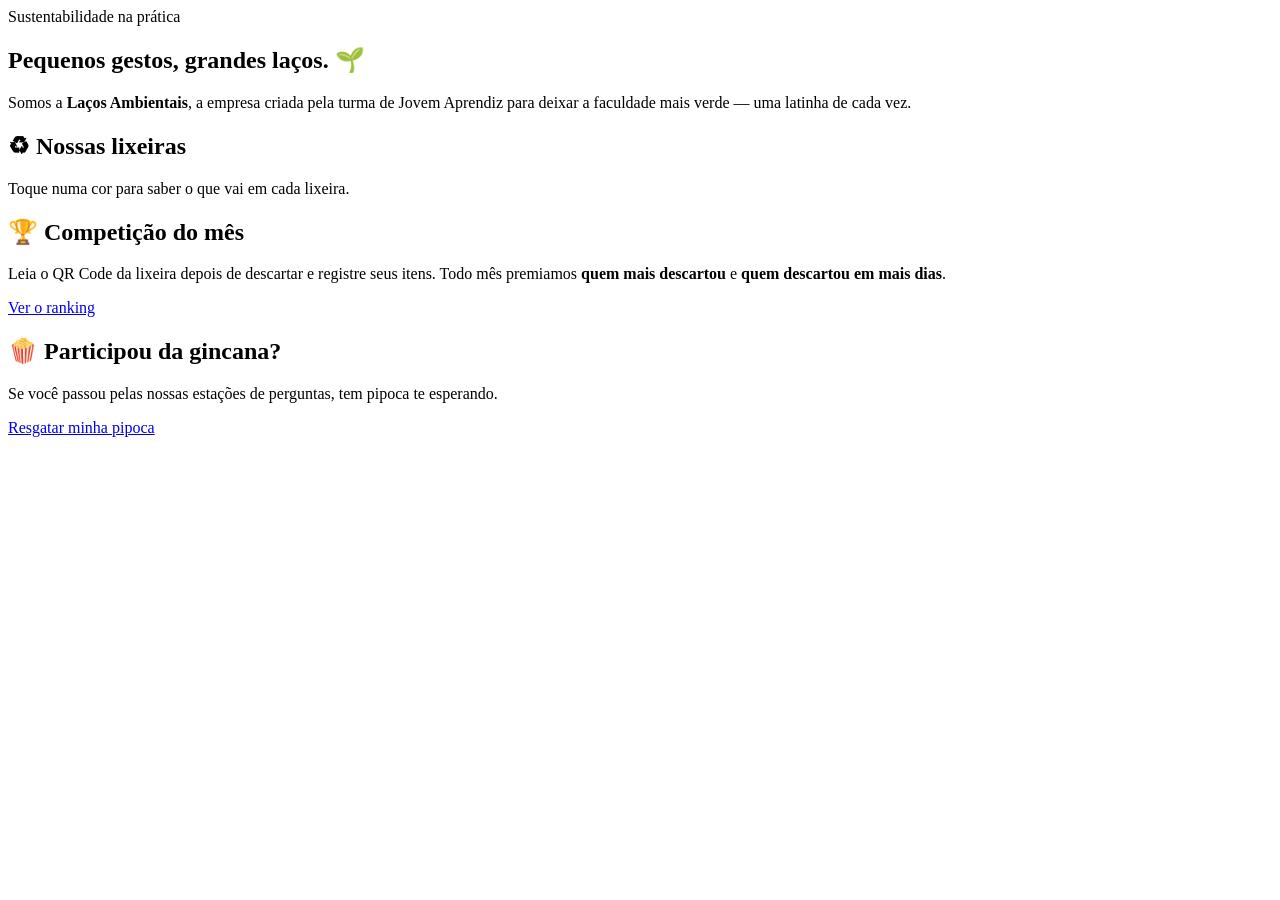
==== index.html @ 115a7462 "Add files via upload" ====
<!doctype html>
<html lang="pt-BR">
<head>
  <meta charset="utf-8">
  <meta name="viewport" content="width=device-width, initial-scale=1">
  <title>Laços Ambientais</title>
  <meta name="description" content="Laços Ambientais — sustentabilidade na prática: descarte certo, aprenda e concorra a prêmios.">
  <meta name="theme-color" content="#2f7d4f">
  <link rel="stylesheet" href="assets/css/style.css">
</head>
<body>
  <header id="topo"></header>

  <main class="container">
    <section class="hero">
      <span class="etiqueta">Sustentabilidade na prática</span>
      <h1>Pequenos gestos, grandes laços. 🌱</h1>
      <p>Somos a <b>Laços Ambientais</b>, a empresa criada pela turma de Jovem Aprendiz para deixar a faculdade mais verde — uma latinha de cada vez.</p>
    </section>

    <section class="cartao">
      <h2>♻ Nossas lixeiras</h2>
      <p>Toque numa cor para saber o que vai em cada lixeira.</p>
      <div class="grade" id="grade"></div>
    </section>

    <section class="cartao destaque">
      <h2>🏆 Competição do mês</h2>
      <p>Leia o QR Code da lixeira depois de descartar e registre seus itens. Todo mês premiamos <b>quem mais descartou</b> e <b>quem descartou em mais dias</b>.</p>
      <a class="botao" href="ranking.html">Ver o ranking</a>
    </section>

    <section class="cartao">
      <h2>🍿 Participou da gincana?</h2>
      <p>Se você passou pelas nossas estações de perguntas, tem pipoca te esperando.</p>
      <a class="botao secundario" href="pipoca.html">Resgatar minha pipoca</a>
    </section>
  </main>

  <footer id="rodape"></footer>

  <script src="assets/js/config.js"></script>
  <script src="assets/js/lacos.js"></script>
  <script src="assets/js/api.js"></script>
  <script>
    document.getElementById("grade").innerHTML = Object.entries(Lacos.LIXOS).map(([id, L]) =>
      '<a class="lixeira-card" style="--c:' + L.hex + ';--t:' + (L.texto || '#fff') + '" href="lixeira.html?tipo=' + id + '">' +
      '<span class="e" aria-hidden="true">' + L.emoji + '</span><b>' + L.nome + '</b><small>Lixeira ' + L.cor + '</small></a>'
    ).join("");
  </script>
</body>
</html>
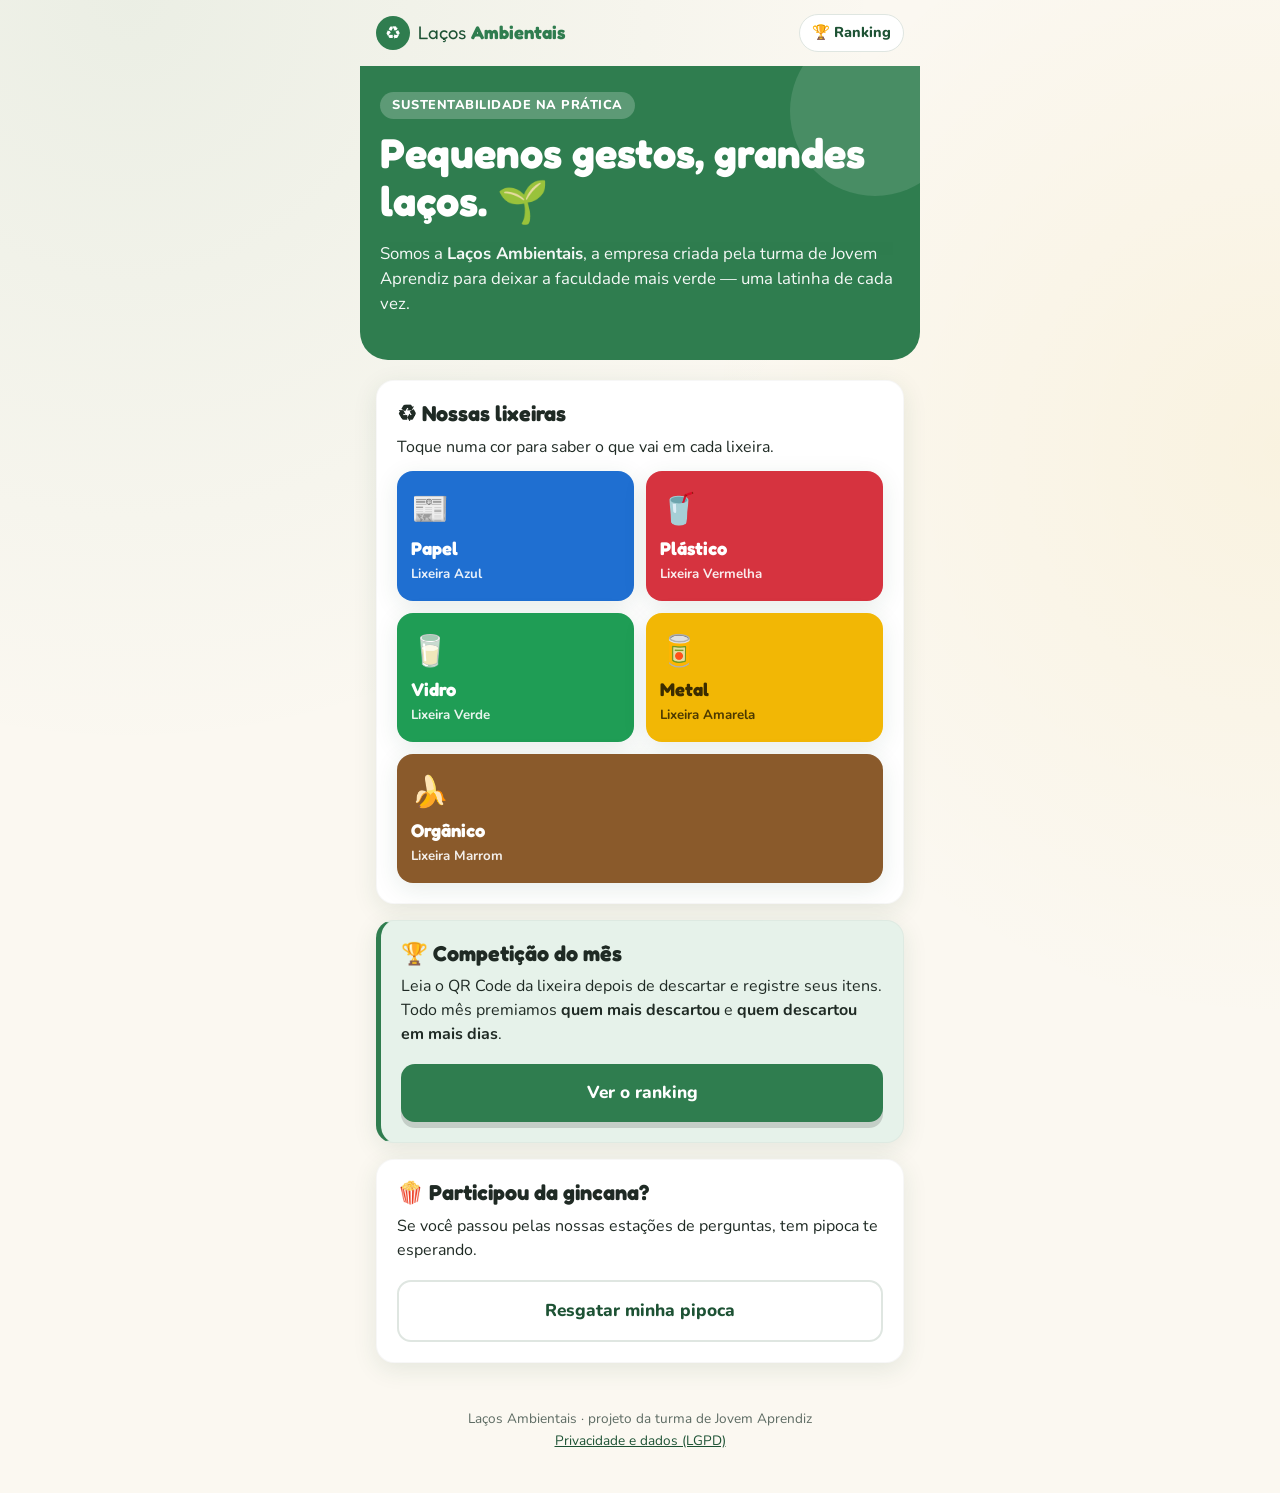
==== commit 4370b8c6: "arrumando bcd" ====
--- a/index.html
+++ b/index.html
@@ -1,52 +1,80 @@
 <!doctype html>
 <html lang="pt-BR">
-<head>
-  <meta charset="utf-8">
-  <meta name="viewport" content="width=device-width, initial-scale=1">
-  <title>Laços Ambientais</title>
-  <meta name="description" content="Laços Ambientais — sustentabilidade na prática: descarte certo, aprenda e concorra a prêmios.">
-  <meta name="theme-color" content="#2f7d4f">
-  <link rel="stylesheet" href="assets/css/style.css">
-</head>
-<body>
-  <header id="topo"></header>
+  <head>
+    <meta charset="utf-8" />
+    <meta name="viewport" content="width=device-width, initial-scale=1" />
+    <title>Laços Ambientais</title>
+    <meta
+      name="description"
+      content="Laços Ambientais — sustentabilidade na prática: descarte certo, aprenda e concorra a prêmios."
+    />
+    <meta name="theme-color" content="#2f7d4f" />
+    <link rel="stylesheet" href="assets/css/style.css" />
+  </head>
+  <body>
+    <header id="topo"></header>
 
-  <main class="container">
-    <section class="hero">
-      <span class="etiqueta">Sustentabilidade na prática</span>
-      <h1>Pequenos gestos, grandes laços. 🌱</h1>
-      <p>Somos a <b>Laços Ambientais</b>, a empresa criada pela turma de Jovem Aprendiz para deixar a faculdade mais verde — uma latinha de cada vez.</p>
-    </section>
+    <main class="container">
+      <section class="hero">
+        <span class="etiqueta">Sustentabilidade na prática</span>
+        <h1>Pequenos gestos, grandes laços. 🌱</h1>
+        <p>
+          Somos a <b>Laços Ambientais</b>, a empresa criada pela turma de Jovem
+          Aprendiz para deixar a faculdade mais verde — uma latinha de cada vez.
+        </p>
+      </section>
 
-    <section class="cartao">
-      <h2>♻ Nossas lixeiras</h2>
-      <p>Toque numa cor para saber o que vai em cada lixeira.</p>
-      <div class="grade" id="grade"></div>
-    </section>
+      <section class="cartao">
+        <h2>♻ Nossas lixeiras</h2>
+        <p>Toque numa cor para saber o que vai em cada lixeira.</p>
+        <div class="grade" id="grade"></div>
+      </section>
 
-    <section class="cartao destaque">
-      <h2>🏆 Competição do mês</h2>
-      <p>Leia o QR Code da lixeira depois de descartar e registre seus itens. Todo mês premiamos <b>quem mais descartou</b> e <b>quem descartou em mais dias</b>.</p>
-      <a class="botao" href="ranking.html">Ver o ranking</a>
-    </section>
+      <section class="cartao destaque">
+        <h2>🏆 Competição do mês</h2>
+        <p>
+          Leia o QR Code da lixeira depois de descartar e registre seus itens.
+          Todo mês premiamos <b>quem mais descartou</b> e
+          <b>quem descartou em mais dias</b>.
+        </p>
+        <a class="botao" href="ranking.html">Ver o ranking</a>
+      </section>
 
-    <section class="cartao">
-      <h2>🍿 Participou da gincana?</h2>
-      <p>Se você passou pelas nossas estações de perguntas, tem pipoca te esperando.</p>
-      <a class="botao secundario" href="pipoca.html">Resgatar minha pipoca</a>
-    </section>
-  </main>
+      <section class="cartao">
+        <h2>🍿 Participou da gincana?</h2>
+        <p>
+          Se você passou pelas nossas estações de perguntas, tem pipoca te
+          esperando.
+        </p>
+        <a class="botao secundario" href="pipoca.html">Resgatar minha pipoca</a>
+      </section>
+    </main>
 
-  <footer id="rodape"></footer>
+    <footer id="rodape"></footer>
 
-  <script src="assets/js/config.js"></script>
-  <script src="assets/js/lacos.js"></script>
-  <script src="assets/js/api.js"></script>
-  <script>
-    document.getElementById("grade").innerHTML = Object.entries(Lacos.LIXOS).map(([id, L]) =>
-      '<a class="lixeira-card" style="--c:' + L.hex + ';--t:' + (L.texto || '#fff') + '" href="lixeira.html?tipo=' + id + '">' +
-      '<span class="e" aria-hidden="true">' + L.emoji + '</span><b>' + L.nome + '</b><small>Lixeira ' + L.cor + '</small></a>'
-    ).join("");
-  </script>
-</body>
+    <script src="assets/js/config.js"></script>
+    <script src="assets/js/lacos.js"></script>
+    <script src="assets/js/api.js"></script>
+    <script>
+      document.getElementById("grade").innerHTML = Object.entries(Lacos.LIXOS)
+        .map(
+          ([id, L]) =>
+            '<a class="lixeira-card" style="--c:' +
+            L.hex +
+            ";--t:" +
+            (L.texto || "#fff") +
+            '" href="lixeira.html?tipo=' +
+            id +
+            '">' +
+            '<span class="e" aria-hidden="true">' +
+            L.emoji +
+            "</span><b>" +
+            L.nome +
+            "</b><small>Lixeira " +
+            L.cor +
+            "</small></a>",
+        )
+        .join("");
+    </script>
+  </body>
 </html>
--- a/assets/css/style.css
+++ b/assets/css/style.css
@@ -0,0 +1,185 @@
+@import url("https://fonts.googleapis.com/css2?family=Fredoka:wght@500;600;700&family=Nunito:wght@400;600;700;800&display=swap");
+
+:root {
+  --verde: #2f7d4f;
+  --verde-escuro: #1d5234;
+  --verde-claro: #e6f2ea;
+  --creme: #fbf8f1;
+  --tinta: #1f2a24;
+  --cinza: #5d6b63;
+  --linha: #dfe6e1;
+  --branco: #ffffff;
+  --cor: var(--verde);          /* sobrescrita pela cor da lixeira */
+  --cor-clara: var(--verde-claro);
+  --sobre-cor: #ffffff;         /* cor do texto em cima de --cor */
+  --raio: 18px;
+  --sombra: 0 6px 24px rgba(29, 82, 52, 0.10);
+}
+
+* { box-sizing: border-box; }
+[hidden] { display: none !important; }
+html { -webkit-text-size-adjust: 100%; }
+body {
+  margin: 0;
+  font-family: "Nunito", system-ui, -apple-system, "Segoe UI", sans-serif;
+  color: var(--tinta);
+  background:
+    radial-gradient(circle at 10% 0%, rgba(47,125,79,.08) 0, transparent 40%),
+    radial-gradient(circle at 100% 30%, rgba(224,168,0,.07) 0, transparent 35%),
+    var(--creme);
+  line-height: 1.5;
+  min-height: 100vh;
+}
+h1, h2, h3 { font-family: "Fredoka", "Nunito", sans-serif; line-height: 1.15; margin: 0 0 .4em; }
+h1 { font-size: clamp(1.9rem, 7vw, 2.6rem); }
+h2 { font-size: 1.35rem; }
+p { margin: 0 0 .8em; }
+a { color: var(--verde-escuro); }
+code { background: rgba(0,0,0,.06); padding: 1px 5px; border-radius: 5px; font-size: .9em; }
+
+.container { max-width: 560px; margin: 0 auto; padding: 0 16px; }
+
+/* ---------- Topo / rodapé ---------- */
+.aviso-demo {
+  background: #fff4cc; color: #6b5300; font-size: .82rem; text-align: center;
+  padding: 7px 16px; border-bottom: 1px solid #f0dd95;
+}
+#topo {
+  max-width: 560px; margin: 0 auto; padding: 14px 16px;
+  display: flex; align-items: center; justify-content: space-between;
+}
+.marca { display: flex; align-items: center; gap: 8px; text-decoration: none; color: var(--verde-escuro);
+  font-family: "Fredoka", sans-serif; font-size: 1.15rem; }
+.marca b { font-weight: 700; color: var(--verde); }
+.marca-icone { display: grid; place-items: center; width: 34px; height: 34px; border-radius: 50%;
+  background: var(--verde); color: #fff; font-size: 1.1rem; }
+.topo-link { text-decoration: none; font-weight: 800; font-size: .9rem; color: var(--verde-escuro);
+  background: var(--branco); border: 1px solid var(--linha); padding: 7px 12px; border-radius: 999px; }
+#rodape { text-align: center; color: var(--cinza); font-size: .85rem; padding: 28px 16px 40px; }
+#rodape p { margin: 2px 0; }
+
+/* ---------- Blocos ---------- */
+.cartao {
+  background: var(--branco); border-radius: var(--raio); box-shadow: var(--sombra);
+  padding: 20px; margin: 0 0 16px; border: 1px solid rgba(0,0,0,.03);
+}
+.hero {
+  background: var(--cor); color: var(--sobre-cor); border-radius: 0 0 28px 28px;
+  padding: 26px 20px 30px; margin: 0 -16px 20px; position: relative; overflow: hidden;
+}
+.hero::after {
+  content: ""; position: absolute; right: -40px; top: -40px; width: 170px; height: 170px;
+  border-radius: 50%; background: rgba(255,255,255,.12);
+}
+.hero p { opacity: .95; font-size: 1.05rem; position: relative; z-index: 1; }
+.hero h1 { position: relative; z-index: 1; }
+.hero .etiqueta {
+  display: inline-block; background: rgba(255,255,255,.22); border-radius: 999px;
+  padding: 4px 12px; font-weight: 800; font-size: .8rem; letter-spacing: .04em; text-transform: uppercase; margin-bottom: 10px;
+}
+.hero-emoji { font-size: 3.2rem; display: block; margin-bottom: 4px; position: relative; z-index: 1; }
+
+.lista { list-style: none; padding: 0; margin: 0; }
+.lista li { padding: 8px 0 8px 32px; position: relative; border-bottom: 1px dashed var(--linha); }
+.lista li:last-child { border-bottom: 0; }
+.lista li::before { position: absolute; left: 0; top: 7px; width: 22px; height: 22px; border-radius: 50%;
+  display: grid; place-items: center; font-size: .75rem; font-weight: 800; }
+.lista.sim li::before { content: "✓"; background: var(--cor-clara); color: var(--cor); }
+.lista.nao li::before { content: "✕"; background: #fde6e8; color: #c22b37; }
+
+.destaque { background: var(--cor-clara); border-left: 5px solid var(--cor); }
+.destaque h2 { color: var(--tinta); }
+
+/* ---------- Formulário ---------- */
+label { display: block; font-weight: 800; font-size: .92rem; margin: 14px 0 6px; }
+input[type=text], input[type=tel], select {
+  width: 100%; font: inherit; font-size: 1rem; padding: 13px 14px; border-radius: 12px;
+  border: 2px solid var(--linha); background: #fff; color: var(--tinta); appearance: none;
+}
+select { background-image: linear-gradient(45deg, transparent 50%, var(--cinza) 50%), linear-gradient(135deg, var(--cinza) 50%, transparent 50%);
+  background-position: calc(100% - 20px) 55%, calc(100% - 14px) 55%; background-size: 6px 6px; background-repeat: no-repeat; }
+input:focus, select:focus { outline: none; border-color: var(--cor); box-shadow: 0 0 0 4px var(--cor-clara); }
+.ajuda { font-size: .82rem; color: var(--cinza); margin-top: 4px; }
+
+.contador { display: flex; align-items: center; justify-content: center; gap: 18px; margin: 8px 0 4px; }
+.contador button {
+  width: 56px; height: 56px; border-radius: 50%; border: 0; font-size: 1.8rem; font-weight: 800;
+  background: var(--cor-clara); color: var(--cor); cursor: pointer;
+}
+.contador button:active { transform: scale(.94); }
+.contador output { font-family: "Fredoka", sans-serif; font-size: 2.6rem; min-width: 64px; text-align: center; }
+
+.consentimento { display: flex; gap: 10px; align-items: flex-start; font-weight: 600; font-size: .9rem; margin: 18px 0 4px; }
+.consentimento input { width: 22px; height: 22px; flex: 0 0 auto; accent-color: var(--cor); margin-top: 1px; }
+
+.botao {
+  display: block; width: 100%; border: 0; border-radius: 14px; padding: 16px; margin-top: 18px;
+  font: inherit; font-weight: 800; font-size: 1.08rem; background: var(--cor); color: var(--sobre-cor);
+  cursor: pointer; text-align: center; text-decoration: none; box-shadow: 0 6px 0 rgba(0,0,0,.15);
+}
+.botao:active { transform: translateY(3px); box-shadow: 0 3px 0 rgba(0,0,0,.15); }
+.botao[disabled] { opacity: .6; cursor: wait; }
+.botao.secundario { background: var(--branco); color: var(--verde-escuro); border: 2px solid var(--linha); box-shadow: none; }
+
+.mensagem { border-radius: 12px; padding: 12px 14px; margin-top: 14px; font-weight: 700; font-size: .95rem; }
+.mensagem.erro { background: #fde6e8; color: #9d1f2a; }
+.mensagem.ok { background: var(--verde-claro); color: var(--verde-escuro); }
+
+.ola { display: flex; align-items: center; justify-content: space-between; gap: 10px;
+  background: var(--cor-clara); border-radius: 12px; padding: 12px 14px; font-weight: 700; }
+.ola button { background: none; border: 0; color: var(--cinza); text-decoration: underline; font: inherit; font-size: .85rem; cursor: pointer; }
+
+/* ---------- Resultado / placar ---------- */
+.placar { display: grid; grid-template-columns: 1fr 1fr; gap: 10px; margin: 14px 0; }
+.placar div { background: var(--cor-clara); border-radius: 14px; padding: 14px 10px; text-align: center; }
+.placar strong { display: block; font-family: "Fredoka", sans-serif; font-size: 2rem; color: var(--cor); line-height: 1.1; }
+.placar span { font-size: .82rem; font-weight: 700; color: var(--cinza); }
+.centro { text-align: center; }
+.festa { font-size: 3.4rem; animation: pulo .8s ease-out; display: block; }
+@keyframes pulo { 0% { transform: scale(.3) rotate(-20deg); } 70% { transform: scale(1.15) rotate(6deg); } 100% { transform: scale(1); } }
+
+/* ---------- Grade de lixeiras (início) ---------- */
+.grade { display: grid; grid-template-columns: 1fr 1fr; gap: 12px; }
+.lixeira-card {
+  border-radius: 16px; padding: 16px 14px; text-decoration: none; color: var(--t, #fff); background: var(--c);
+  display: flex; flex-direction: column; gap: 2px; min-height: 110px; box-shadow: var(--sombra);
+}
+.lixeira-card .e { font-size: 1.9rem; }
+.lixeira-card b { font-family: "Fredoka", sans-serif; font-size: 1.15rem; }
+.lixeira-card small { opacity: .9; font-weight: 700; }
+.lixeira-card:last-child:nth-child(odd) { grid-column: 1 / -1; }
+
+/* ---------- Ranking ---------- */
+.abas { display: grid; grid-template-columns: 1fr 1fr; background: var(--verde-claro); border-radius: 14px; padding: 4px; margin-bottom: 14px; }
+.abas button { border: 0; background: none; padding: 11px 6px; border-radius: 10px; font: inherit; font-weight: 800; color: var(--verde-escuro); cursor: pointer; }
+.abas button[aria-selected=true] { background: var(--branco); box-shadow: 0 2px 8px rgba(0,0,0,.08); }
+.rank { list-style: none; margin: 0; padding: 0; }
+.rank li { display: flex; align-items: center; gap: 12px; padding: 12px 4px; border-bottom: 1px solid var(--linha); }
+.rank li:last-child { border-bottom: 0; }
+.rank .pos { width: 36px; height: 36px; flex: 0 0 auto; border-radius: 50%; display: grid; place-items: center;
+  font-family: "Fredoka", sans-serif; font-weight: 700; background: var(--verde-claro); color: var(--verde-escuro); }
+.rank li:nth-child(1) .pos { background: #f6c945; color: #5c4400; font-size: 1.2rem; }
+.rank li:nth-child(2) .pos { background: #d5dbe0; color: #3d474f; }
+.rank li:nth-child(3) .pos { background: #e6b48a; color: #5a3416; }
+.rank .quem { flex: 1; min-width: 0; }
+.rank .quem b { display: block; }
+.rank .quem small { color: var(--cinza); font-weight: 600; }
+.rank .valor { text-align: right; font-family: "Fredoka", sans-serif; font-size: 1.3rem; color: var(--verde); }
+.rank .valor small { display: block; font-family: "Nunito", sans-serif; font-size: .72rem; color: var(--cinza); font-weight: 700; }
+.vazio { text-align: center; color: var(--cinza); padding: 24px 8px; }
+
+/* ---------- Pipoca ---------- */
+.tema-pipoca { --cor: #e2463a; --cor-clara: #fdebe4; }
+.voucher {
+  border: 3px dashed var(--cor); border-radius: 20px; padding: 22px 16px; text-align: center;
+  background: repeating-linear-gradient(45deg, #fff, #fff 12px, #fff7f3 12px, #fff7f3 24px);
+}
+.voucher .codigo { font-family: "Fredoka", sans-serif; font-size: 2.5rem; letter-spacing: .06em; color: var(--cor); margin: 6px 0; }
+.relogio { font-family: "Fredoka", sans-serif; font-size: 1.3rem; display: inline-flex; align-items: center; gap: 8px;
+  background: var(--tinta); color: #fff; padding: 6px 14px; border-radius: 999px; margin-top: 6px; }
+.relogio i { width: 10px; height: 10px; border-radius: 50%; background: #3ddc84; animation: piscar 1s infinite; }
+@keyframes piscar { 50% { opacity: .2; } }
+.pipoca-anim { font-size: 3.6rem; display: inline-block; animation: balanco 1.6s ease-in-out infinite; }
+@keyframes balanco { 0%,100% { transform: rotate(-8deg); } 50% { transform: rotate(8deg) translateY(-6px); } }
+
+@media (prefers-reduced-motion: reduce) { * { animation: none !important; } }
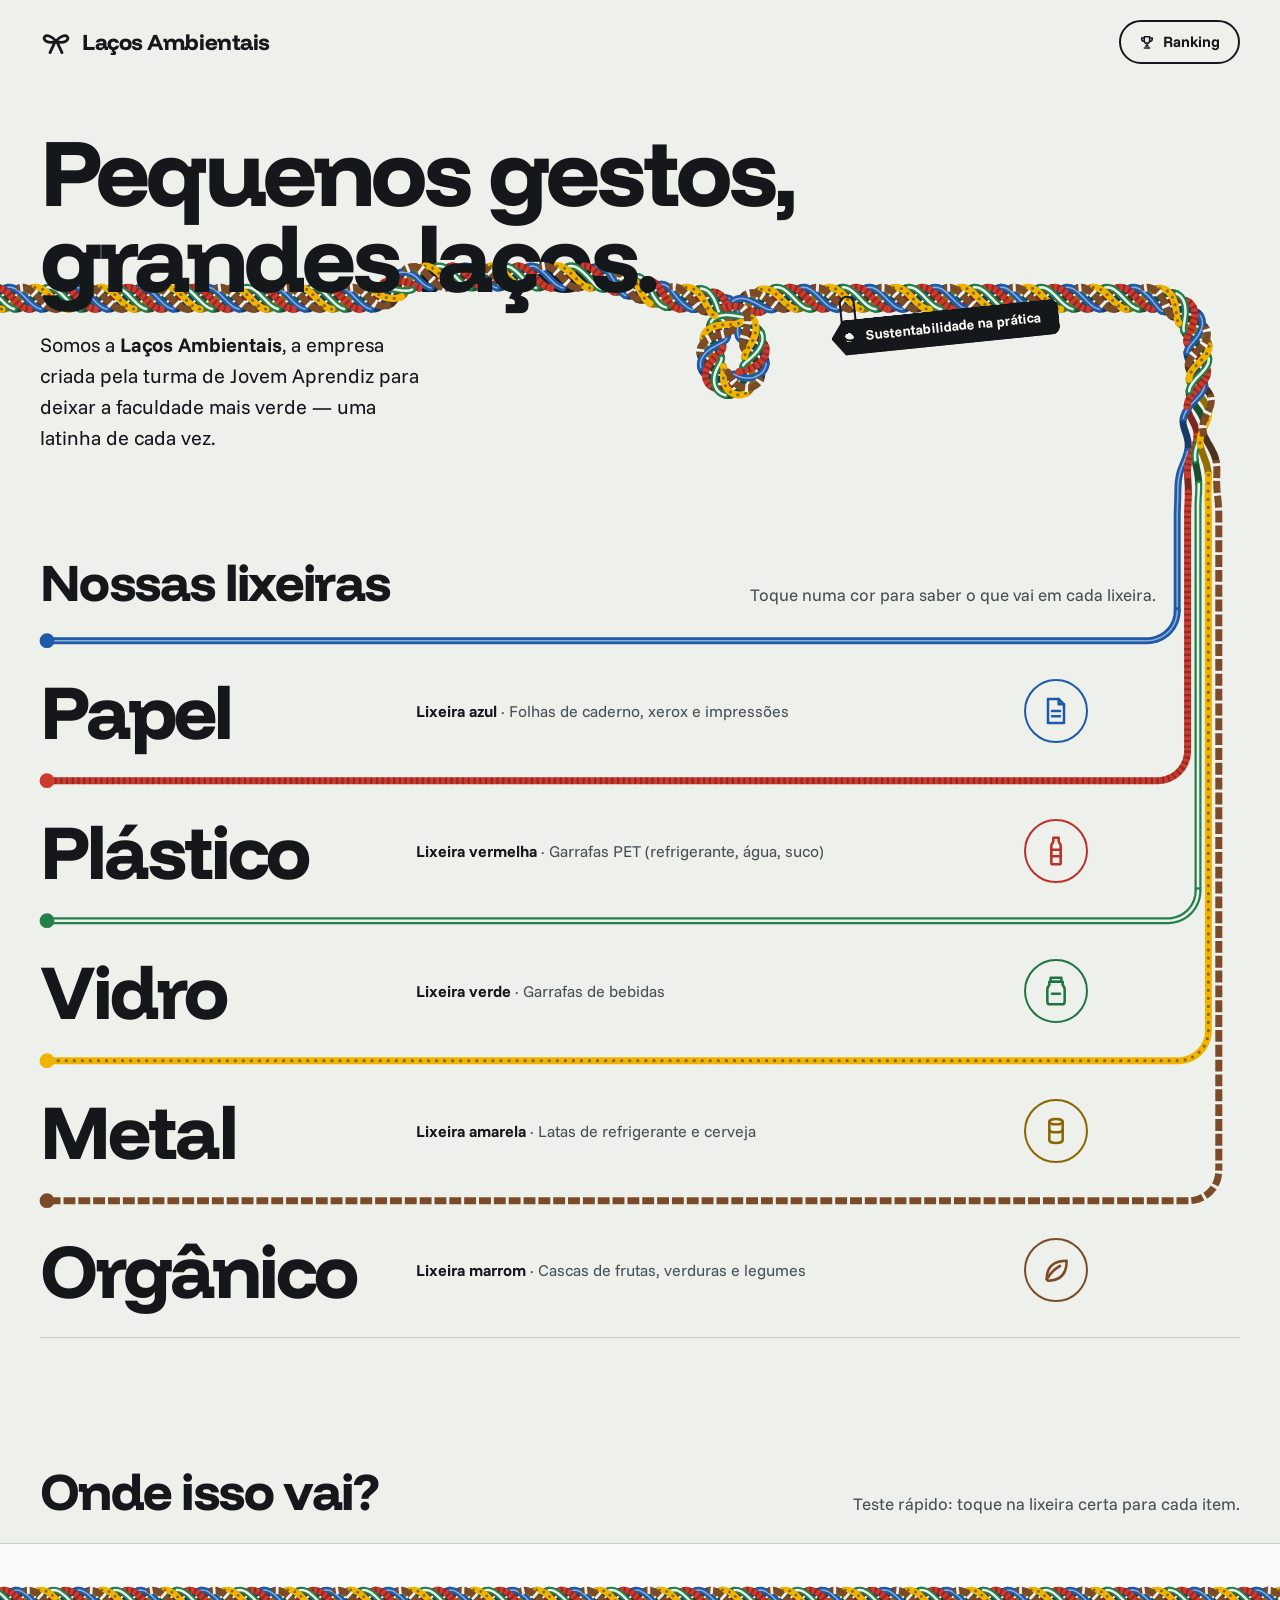
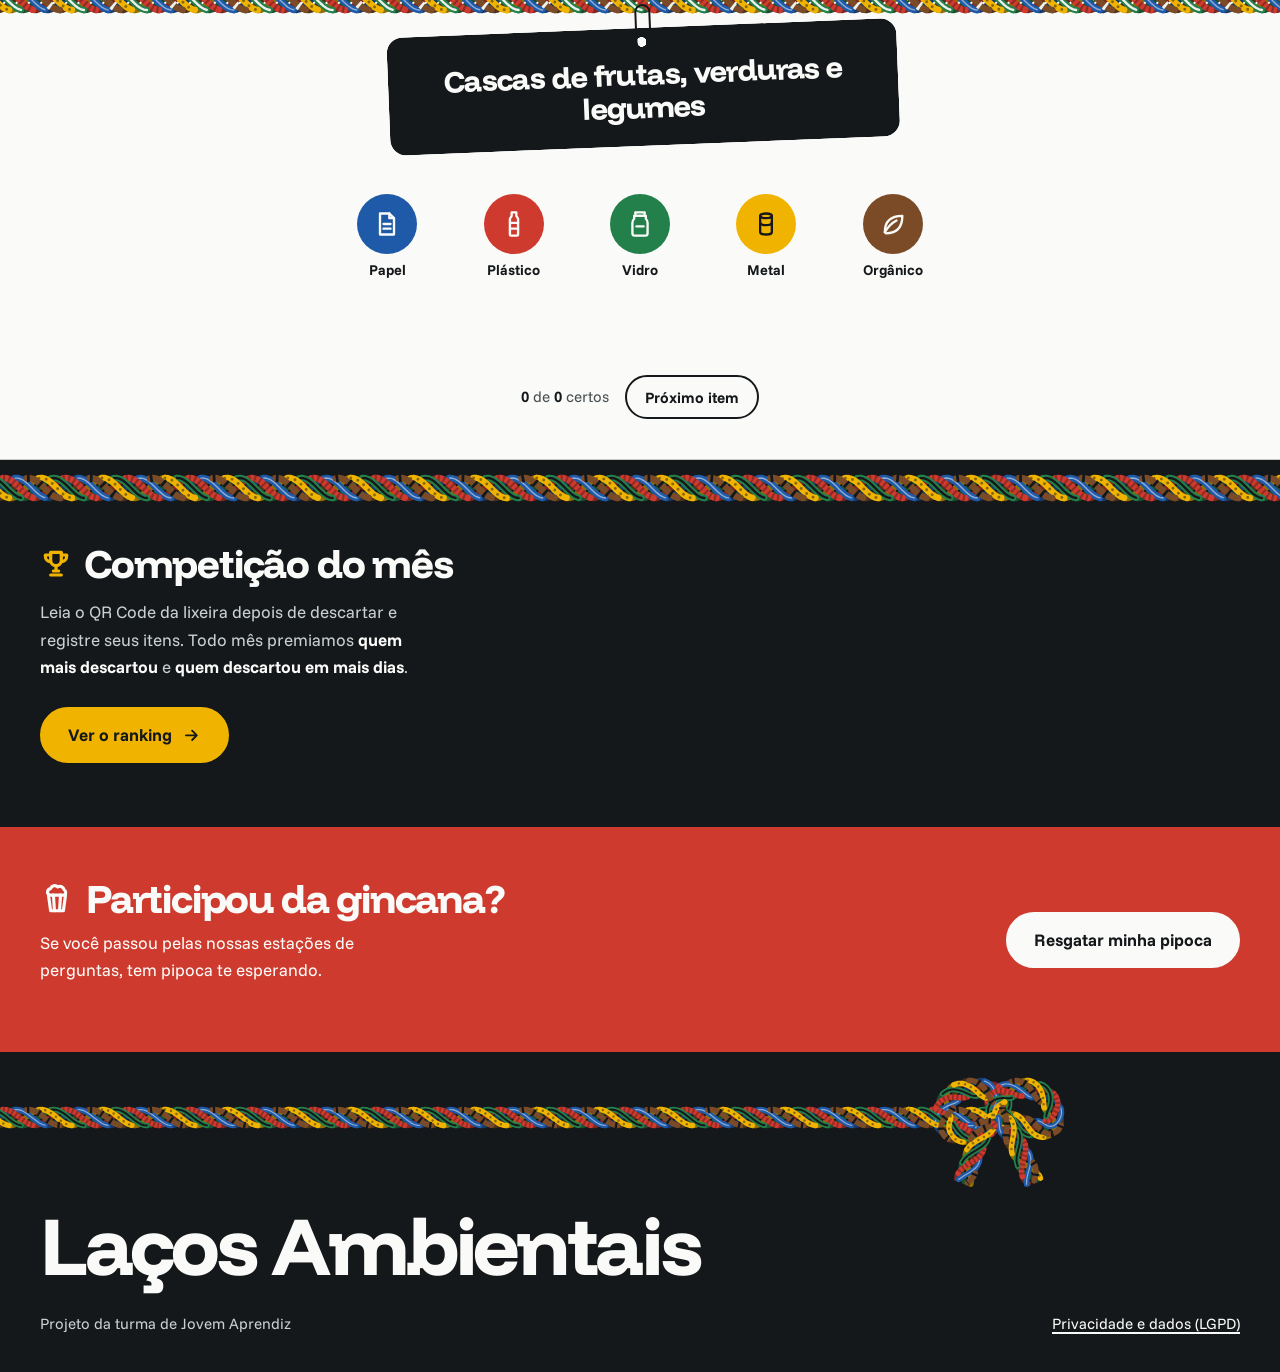
==== commit 5be70b63: "TESTANDO" ====
--- a/index.html
+++ b/index.html
@@ -8,45 +8,80 @@
       name="description"
       content="Laços Ambientais — sustentabilidade na prática: descarte certo, aprenda e concorra a prêmios."
     />
-    <meta name="theme-color" content="#2f7d4f" />
+    <meta name="theme-color" content="#eef0ec" />
+    <link rel="preload" href="assets/fonts/funnel-display-latin.woff2" as="font" type="font/woff2" crossorigin />
     <link rel="stylesheet" href="assets/css/style.css" />
   </head>
   <body>
     <header id="topo"></header>
 
-    <main class="container">
-      <section class="hero">
-        <span class="etiqueta">Sustentabilidade na prática</span>
-        <h1>Pequenos gestos, grandes laços. 🌱</h1>
-        <p>
-          Somos a <b>Laços Ambientais</b>, a empresa criada pela turma de Jovem
-          Aprendiz para deixar a faculdade mais verde — uma latinha de cada vez.
-        </p>
+    <main>
+      <div class="trama">
+        <section class="abertura">
+          <h1>Pequenos gestos, grandes <span class="no">laços.<i class="base" aria-hidden="true"></i></span></h1>
+          <div class="recado">
+            <p>
+              Somos a <b>Laços Ambientais</b>, a empresa criada pela turma de Jovem
+              Aprendiz para deixar a faculdade mais verde — uma latinha de cada vez.
+            </p>
+            <span class="etiqueta" data-balanca="entra"><span>Sustentabilidade na prática</span></span>
+          </div>
+        </section>
+
+        <section class="lixeiras" aria-labelledby="titulo-lixeiras">
+          <div class="lixeiras-cab">
+            <h2 id="titulo-lixeiras">Nossas lixeiras</h2>
+            <p>Toque numa cor para saber o que vai em cada lixeira.</p>
+          </div>
+          <div class="lanes" id="grade"></div>
+        </section>
+      </div>
+
+      <section class="jogo" aria-labelledby="titulo-jogo">
+        <div class="jogo-cab">
+          <h2 id="titulo-jogo">Onde isso vai?</h2>
+          <p>Teste rápido: toque na lixeira certa para cada item.</p>
+        </div>
+        <div class="jogo-palco">
+          <div class="jogo-fio" id="jogoFio" aria-hidden="true"></div>
+          <span class="etiqueta jogo-item" id="jogoItem" data-balanca><span id="jogoTexto"></span></span>
+          <div class="jogo-opcoes" id="jogoOpcoes" role="group" aria-label="Escolha a lixeira"></div>
+          <p class="jogo-msg" id="jogoMsg" role="status" aria-live="polite"></p>
+          <div class="jogo-pe">
+            <span><strong id="jogoAcertos">0</strong> de <strong id="jogoTotal">0</strong> certos</span>
+            <button type="button" id="jogoProx">Próximo item</button>
+          </div>
+        </div>
       </section>
 
-      <section class="cartao">
-        <h2>♻ Nossas lixeiras</h2>
-        <p>Toque numa cor para saber o que vai em cada lixeira.</p>
-        <div class="grade" id="grade"></div>
-      </section>
+      <section class="competicao">
+        <div class="painel-tinta comp">
+          <div class="comp-fio" id="compFio" aria-hidden="true"></div>
+          <div class="comp-texto">
+            <h2 data-ic="trofeu">Competição do mês</h2>
+            <p>
+              Leia o QR Code da lixeira depois de descartar e registre seus itens.
+              Todo mês premiamos <b>quem mais descartou</b> e
+              <b>quem descartou em mais dias</b>.
+            </p>
+            <a class="botao amarelo" href="ranking.html">Ver o ranking<svg class="ic" viewBox="0 0 24 24" fill="none" stroke="currentColor" stroke-width="2" stroke-linecap="round" stroke-linejoin="round" aria-hidden="true"><path d="M5 12h14M13 6l6 6-6 6"/></svg></a>
+          </div>
+          <div class="topo3" id="topo3" hidden>
+            <h3 id="topo3Titulo">Agora no ranking</h3>
+            <ol id="topo3Lista"></ol>
+          </div>
+        </div>
 
-      <section class="cartao destaque">
-        <h2>🏆 Competição do mês</h2>
-        <p>
-          Leia o QR Code da lixeira depois de descartar e registre seus itens.
-          Todo mês premiamos <b>quem mais descartou</b> e
-          <b>quem descartou em mais dias</b>.
-        </p>
-        <a class="botao" href="ranking.html">Ver o ranking</a>
-      </section>
-
-      <section class="cartao">
-        <h2>🍿 Participou da gincana?</h2>
-        <p>
-          Se você passou pelas nossas estações de perguntas, tem pipoca te
-          esperando.
-        </p>
-        <a class="botao secundario" href="pipoca.html">Resgatar minha pipoca</a>
+        <div class="gincana">
+          <div>
+            <h2 data-ic="pipoca">Participou da gincana?</h2>
+            <p>
+              Se você passou pelas nossas estações de perguntas, tem pipoca te
+              esperando.
+            </p>
+          </div>
+          <a class="botao claro" href="pipoca.html">Resgatar minha pipoca</a>
+        </div>
       </section>
     </main>
 
@@ -55,26 +90,91 @@
     <script src="assets/js/config.js"></script>
     <script src="assets/js/lacos.js"></script>
     <script src="assets/js/api.js"></script>
+    <script src="assets/js/cordao.js"></script>
     <script>
-      document.getElementById("grade").innerHTML = Object.entries(Lacos.LIXOS)
-        .map(
-          ([id, L]) =>
-            '<a class="lixeira-card" style="--c:' +
-            L.hex +
-            ";--t:" +
-            (L.texto || "#fff") +
-            '" href="lixeira.html?tipo=' +
-            id +
-            '">' +
-            '<span class="e" aria-hidden="true">' +
-            L.emoji +
-            "</span><b>" +
-            L.nome +
-            "</b><small>Lixeira " +
-            L.cor +
-            "</small></a>",
-        )
-        .join("");
+    (function () {
+      const $ = (id) => document.getElementById(id);
+      const tipos = Object.keys(Lacos.LIXOS);
+
+      // ----- As cinco lixeiras, uma por fio -----
+      $("grade").innerHTML = tipos.map((id) => {
+        const L = Lacos.LIXOS[id];
+        return '<a class="lane" href="lixeira.html?tipo=' + id + '" style="--c:' + L.hex + ";--tx:" + (L.texto || "#fafbf8") +
+          ";--cl:" + L.linha + ";--vt:lixeira-" + id + '">' +
+          '<span class="lane-nome">' + L.nome + "</span>" +
+          '<span class="lane-info"><b>Lixeira ' + L.cor.toLowerCase() + "</b> · " + Lacos.esc(L.pode[0]) + "</span>" +
+          '<span class="lane-ic">' + Lacos.icone(id) + "</span>" +
+          '<span class="lane-seta">' + Lacos.icone("seta") + "</span></a>";
+      }).join("");
+      Cordao.abertura();
+
+      // ----- Onde isso vai? -----
+      Cordao.tranca($("jogoFio"));
+      const itens = [];
+      tipos.forEach((id) => Lacos.LIXOS[id].pode.forEach((t) => itens.push({ t, id })));
+      for (let i = itens.length - 1; i > 0; i--) { const j = Math.floor(Math.random() * (i + 1)); [itens[i], itens[j]] = [itens[j], itens[i]]; }
+      let atual = 0, acertos = 0, total = 0, travado = false;
+      const etiqueta = $("jogoItem"), balanco = Cordao.balancar(etiqueta);
+      $("jogoOpcoes").innerHTML = tipos.map((id) => {
+        const L = Lacos.LIXOS[id];
+        return '<button type="button" data-tipo="' + id + '" style="--c:' + L.hex + ";--tx:" + (L.texto || "#fafbf8") + '">' +
+          '<span class="bola">' + Lacos.icone(id) + "</span>" + L.nome + "</button>";
+      }).join("");
+      const botoes = [...$("jogoOpcoes").querySelectorAll("button")];
+
+      function mostrar() {
+        travado = false;
+        $("jogoTexto").textContent = itens[atual % itens.length].t;
+        $("jogoMsg").textContent = "";
+        botoes.forEach((b) => { b.disabled = false; b.classList.remove("certo", "errado"); });
+        etiqueta.classList.remove("voa", "treme");
+        etiqueta.classList.remove("chega"); void etiqueta.offsetWidth; etiqueta.classList.add("chega");
+        setTimeout(() => balanco.empurrar(2.4), 420);
+      }
+      function proximo() { atual++; mostrar(); }
+
+      botoes.forEach((b) => b.addEventListener("click", () => {
+        if (travado) return;
+        travado = true;
+        const item = itens[atual % itens.length], certo = b.dataset.tipo === item.id, L = Lacos.LIXOS[item.id];
+        total++; if (certo) acertos++;
+        $("jogoAcertos").textContent = acertos; $("jogoTotal").textContent = total;
+        botoes.forEach((x) => { x.disabled = true; if (x.dataset.tipo === item.id) x.classList.add("certo"); });
+        if (certo) {
+          $("jogoMsg").textContent = "Isso! Vai na lixeira " + L.cor.toLowerCase() + " (" + L.nome + ").";
+          const a = etiqueta.getBoundingClientRect(), c = b.getBoundingClientRect();
+          etiqueta.style.setProperty("--dx", Math.round(c.left + c.width / 2 - (a.left + a.width / 2)) + "px");
+          etiqueta.style.setProperty("--dy", Math.round(c.top + c.height / 2 - (a.top + a.height / 2)) + "px");
+          etiqueta.classList.add("voa");
+          setTimeout(proximo, Cordao.calmo() ? 1400 : 1100);
+        } else {
+          b.classList.add("errado");
+          $("jogoMsg").textContent = "Quase! Esse vai na lixeira " + L.cor.toLowerCase() + " (" + L.nome + ").";
+          etiqueta.classList.remove("treme"); void etiqueta.offsetWidth; etiqueta.classList.add("treme");
+        }
+      }));
+      $("jogoProx").addEventListener("click", proximo);
+      mostrar();
+
+      // ----- Quem está na frente agora (dados reais do ranking) -----
+      Cordao.tranca($("compFio"), { fundo: "#15181b" });
+      Api.ranking("itens").then((linhas) => {
+        const lista = $("topo3Lista");
+        if (!linhas || !linhas.length) {
+          lista.innerHTML = '<li class="vazio">Ninguém registrou ainda este mês.<br><b>O pódio está vazio esperando por você!</b></li>';
+        } else {
+          const top = linhas.slice(0, 3), max = Math.max(1, top[0].total_itens);
+          lista.innerHTML = top.map((r, i) =>
+            '<li style="--i:' + i + ";--v:" + (r.total_itens / max).toFixed(3) + '"><span class="pos">' + r.posicao + "</span>" +
+            '<span class="quem">' + Lacos.esc(r.nome) + "</span>" +
+            '<span class="valor"><span data-conta="' + r.total_itens + '">' + r.total_itens + "</span><small>" + (r.total_itens > 1 ? "itens" : "item") + "</small></span>" +
+            '<span class="barra" aria-hidden="true"></span></li>').join("");
+          Cordao.contarTodos(lista);
+          Cordao.tranca(lista.querySelector("li:first-child .barra"), { fundo: "#15181b" }); // quem lidera segura a corda inteira
+        }
+        $("topo3").hidden = false;
+      }).catch(() => {});
+    })();
     </script>
   </body>
 </html>
--- a/assets/css/style.css
+++ b/assets/css/style.css
@@ -1,185 +1,654 @@
-@import url("https://fonts.googleapis.com/css2?family=Fredoka:wght@500;600;700&family=Nunito:wght@400;600;700;800&display=swap");
+/* =====================================================================
+   LAÇOS AMBIENTAIS — o cordão
+   Cinco fios nas cores das lixeiras (CONAMA 275) trançados num só laço.
+   Cada fio tem a sua trama, para a lixeira ser reconhecida sem depender
+   só da cor. O desenho da corda vem de assets/js/cordao.js.
+   ===================================================================== */
+@font-face {
+  font-family: "Funnel Display";
+  src: url("../fonts/funnel-display-latin.woff2") format("woff2");
+  font-weight: 300 800; font-display: swap;
+}
+@font-face {
+  font-family: "Funnel Sans";
+  src: url("../fonts/funnel-sans-latin.woff2") format("woff2");
+  font-weight: 300 800; font-display: swap;
+}
 
 :root {
-  --verde: #2f7d4f;
-  --verde-escuro: #1d5234;
-  --verde-claro: #e6f2ea;
-  --creme: #fbf8f1;
-  --tinta: #1f2a24;
-  --cinza: #5d6b63;
-  --linha: #dfe6e1;
-  --branco: #ffffff;
-  --cor: var(--verde);          /* sobrescrita pela cor da lixeira */
-  --cor-clara: var(--verde-claro);
-  --sobre-cor: #ffffff;         /* cor do texto em cima de --cor */
-  --raio: 18px;
-  --sombra: 0 6px 24px rgba(29, 82, 52, 0.10);
-}
+  --chao: #eef0ec;         /* concreto claro do campus */
+  --chao-fundo: #e1e5df;   /* faixas mais fundas */
+  --folha: #fafbf8;        /* superfícies claras */
+  --tinta: #15181b;
+  --tinta-2: #475053;      /* texto secundário (7:1 sobre o chão) */
+  --tinta-clara: #c9d0cf;  /* texto secundário sobre a tinta */
+  --linha: #c6ccc5;
+
+  --azul: #1f5aa8;
+  --vermelho: #cf3a2e;
+  --verde: #23804a;
+  --amarelo: #f0b400;
+  --marrom: #7b4b27;
+
+  --cor: var(--tinta);
+  --sobre-cor: var(--folha);
+  --cor-linha: var(--tinta);
+  --foco: var(--tinta);
+
+  --display: "Funnel Display", "Segoe UI", system-ui, sans-serif;
+  --texto: "Funnel Sans", "Segoe UI", system-ui, sans-serif;
+
+  --gutter: max(20px, calc((100vw - 1200px) / 2));
+  --canal: 56px;           /* corredor por onde o cordão desce */
+  --raio: 22px;
+  --ease: cubic-bezier(.16, 1, .3, 1);
+
+  /* a corda inteira, torcida: as cinco cores em diagonal */
+  --corda: repeating-linear-gradient(-58deg, var(--azul) 0 5px, var(--vermelho) 5px 10px, var(--verde) 10px 15px, var(--amarelo) 15px 20px, var(--marrom) 20px 25px);
+}
+
+/* Trama de um fio em CSS (contador, folhas de QR): use com data-trama e --fc */
+[data-trama] { --fc: var(--cor); --trama-bg: var(--fc); }
+[data-trama=liso] { --trama-bg: linear-gradient(transparent 38%, rgba(255, 255, 255, .34) 38% 62%, transparent 62%), var(--fc); }
+[data-trama=torcido] { --trama-bg: repeating-linear-gradient(-60deg, var(--fc) 0 3px, color-mix(in srgb, var(--fc) 66%, #000) 3px 5px); }
+[data-trama=duplo] { --trama-bg: linear-gradient(var(--fc) 0 32%, var(--folha) 32% 68%, var(--fc) 68%); }
+[data-trama=contas] { --trama-bg: radial-gradient(circle, color-mix(in srgb, var(--fc) 50%, #000) 0 1.5px, transparent 2px) 0 50% / 7px 100% repeat-x, var(--fc); }
+[data-trama=nos] { --trama-bg: repeating-linear-gradient(90deg, var(--fc) 0 10px, transparent 10px 13px); }
 
 * { box-sizing: border-box; }
 [hidden] { display: none !important; }
-html { -webkit-text-size-adjust: 100%; }
+html { -webkit-text-size-adjust: 100%; scrollbar-color: var(--tinta) var(--chao); }
+@media (prefers-reduced-motion: no-preference) { html { scroll-behavior: smooth; } }
 body {
-  margin: 0;
-  font-family: "Nunito", system-ui, -apple-system, "Segoe UI", sans-serif;
-  color: var(--tinta);
-  background:
-    radial-gradient(circle at 10% 0%, rgba(47,125,79,.08) 0, transparent 40%),
-    radial-gradient(circle at 100% 30%, rgba(224,168,0,.07) 0, transparent 35%),
-    var(--creme);
-  line-height: 1.5;
-  min-height: 100vh;
-}
-h1, h2, h3 { font-family: "Fredoka", "Nunito", sans-serif; line-height: 1.15; margin: 0 0 .4em; }
-h1 { font-size: clamp(1.9rem, 7vw, 2.6rem); }
-h2 { font-size: 1.35rem; }
-p { margin: 0 0 .8em; }
-a { color: var(--verde-escuro); }
-code { background: rgba(0,0,0,.06); padding: 1px 5px; border-radius: 5px; font-size: .9em; }
-
-.container { max-width: 560px; margin: 0 auto; padding: 0 16px; }
-
-/* ---------- Topo / rodapé ---------- */
-.aviso-demo {
-  background: #fff4cc; color: #6b5300; font-size: .82rem; text-align: center;
-  padding: 7px 16px; border-bottom: 1px solid #f0dd95;
-}
+  margin: 0; min-height: 100vh; display: flex; flex-direction: column; overflow-x: clip;
+  font-family: var(--texto); font-size: 1.0625rem; line-height: 1.6; color: var(--tinta);
+  background: var(--chao); caret-color: var(--cor-linha);
+  -webkit-font-smoothing: antialiased; text-rendering: optimizeLegibility;
+}
+main { flex: 1; }
+::selection { background: var(--amarelo); color: var(--tinta); }
+
+h1, h2, h3 { font-family: var(--display); font-weight: 800; line-height: .95; letter-spacing: -.03em; margin: 0 0 .4em; text-wrap: balance; }
+h1 { font-size: clamp(3.5rem, 17vw, 6rem); line-height: .9; letter-spacing: -.04em; }
+h2 { font-size: clamp(2.1rem, 8.5vw, 3.25rem); }
+h3 { font-size: 1.45rem; letter-spacing: -.02em; line-height: 1.05; }
+p { margin: 0 0 1em; max-width: 65ch; }
+a { color: inherit; text-decoration-thickness: 2px; text-underline-offset: .22em; }
+b, strong { font-weight: 700; }
+:focus-visible { outline: 3px solid var(--foco); outline-offset: 3px; border-radius: 8px; }
+.ic { width: 1.2em; height: 1.2em; flex: none; }
+code { font-family: ui-monospace, "Cascadia Mono", Consolas, monospace; font-size: .92em; }
+.centro { text-align: center; }
+.centro p { margin-inline: auto; }
+
+/* ---------- Topo ---------- */
+.aviso-demo { background: var(--amarelo); color: var(--tinta); font-size: .9rem; font-weight: 600; text-align: center; padding: 9px 16px; }
 #topo {
-  max-width: 560px; margin: 0 auto; padding: 14px 16px;
-  display: flex; align-items: center; justify-content: space-between;
-}
-.marca { display: flex; align-items: center; gap: 8px; text-decoration: none; color: var(--verde-escuro);
-  font-family: "Fredoka", sans-serif; font-size: 1.15rem; }
-.marca b { font-weight: 700; color: var(--verde); }
-.marca-icone { display: grid; place-items: center; width: 34px; height: 34px; border-radius: 50%;
-  background: var(--verde); color: #fff; font-size: 1.1rem; }
-.topo-link { text-decoration: none; font-weight: 800; font-size: .9rem; color: var(--verde-escuro);
-  background: var(--branco); border: 1px solid var(--linha); padding: 7px 12px; border-radius: 999px; }
-#rodape { text-align: center; color: var(--cinza); font-size: .85rem; padding: 28px 16px 40px; }
-#rodape p { margin: 2px 0; }
-
-/* ---------- Blocos ---------- */
-.cartao {
-  background: var(--branco); border-radius: var(--raio); box-shadow: var(--sombra);
-  padding: 20px; margin: 0 0 16px; border: 1px solid rgba(0,0,0,.03);
-}
-.hero {
-  background: var(--cor); color: var(--sobre-cor); border-radius: 0 0 28px 28px;
-  padding: 26px 20px 30px; margin: 0 -16px 20px; position: relative; overflow: hidden;
-}
-.hero::after {
-  content: ""; position: absolute; right: -40px; top: -40px; width: 170px; height: 170px;
-  border-radius: 50%; background: rgba(255,255,255,.12);
-}
-.hero p { opacity: .95; font-size: 1.05rem; position: relative; z-index: 1; }
-.hero h1 { position: relative; z-index: 1; }
-.hero .etiqueta {
-  display: inline-block; background: rgba(255,255,255,.22); border-radius: 999px;
-  padding: 4px 12px; font-weight: 800; font-size: .8rem; letter-spacing: .04em; text-transform: uppercase; margin-bottom: 10px;
-}
-.hero-emoji { font-size: 3.2rem; display: block; margin-bottom: 4px; position: relative; z-index: 1; }
-
-.lista { list-style: none; padding: 0; margin: 0; }
-.lista li { padding: 8px 0 8px 32px; position: relative; border-bottom: 1px dashed var(--linha); }
-.lista li:last-child { border-bottom: 0; }
-.lista li::before { position: absolute; left: 0; top: 7px; width: 22px; height: 22px; border-radius: 50%;
-  display: grid; place-items: center; font-size: .75rem; font-weight: 800; }
-.lista.sim li::before { content: "✓"; background: var(--cor-clara); color: var(--cor); }
-.lista.nao li::before { content: "✕"; background: #fde6e8; color: #c22b37; }
-
-.destaque { background: var(--cor-clara); border-left: 5px solid var(--cor); }
-.destaque h2 { color: var(--tinta); }
+  position: relative; z-index: 10; display: flex; align-items: center; justify-content: space-between; gap: 16px;
+  padding: 14px var(--gutter); view-transition-name: topo;
+}
+.marca {
+  display: inline-flex; align-items: center; gap: 10px; min-height: 44px; text-decoration: none;
+  font-family: var(--display); font-weight: 800; font-size: 1.25rem; letter-spacing: -.02em; line-height: 1;
+}
+.marca .ic { width: 32px; height: 32px; stroke-width: 2.1; }
+.topo-link {
+  display: inline-flex; align-items: center; gap: 8px; min-height: 44px; padding: 8px 18px;
+  border: 2px solid currentColor; border-radius: 999px; text-decoration: none; font-weight: 700; font-size: .95rem;
+  transition: background-color .25s var(--ease), color .25s var(--ease);
+}
+.topo-link .ic { width: 1.05em; height: 1.05em; stroke-width: 2.3; }
+.topo-link[aria-current=page] { background: var(--tinta); color: var(--folha); border-color: var(--tinta); }
+.pagina-cor #topo { background: var(--cor); color: var(--sobre-cor); --foco: var(--sobre-cor); }
+
+/* ---------- Rodapé: o cordão amarra e termina ---------- */
+#rodape {
+  position: relative; margin-top: 72px; padding: 0 var(--gutter) 36px; overflow: hidden;
+  background: var(--tinta); color: var(--tinta-clara); --foco: var(--amarelo);
+}
+body:has(.competicao) #rodape { margin-top: 0; }
+.rodape-no { position: relative; height: 128px; margin: 0 calc(-1 * var(--gutter)); }
+.rodape-marca {
+  margin: 0 0 24px; max-width: none; color: var(--folha);
+  font-family: var(--display); font-weight: 800; font-size: clamp(2.6rem, 13vw, 3.6rem); line-height: .9; letter-spacing: -.04em;
+}
+.rodape-linhas { display: grid; gap: 4px; font-size: .95rem; }
+.rodape-linhas p { margin: 0; }
+.rodape-linhas a { color: var(--folha); }
+
+/* ---------- Peças comuns ---------- */
+.faixa { padding: 28px var(--gutter); }
+.cartao { background: var(--folha); border: 1px solid var(--linha); border-radius: var(--raio); padding: 28px 22px 26px; margin: 0 0 18px; }
+.painel-tinta { background: var(--tinta); color: var(--folha); border-radius: var(--raio); padding: 30px 22px; --foco: var(--amarelo); }
+.painel-tinta p { color: var(--tinta-clara); }
+.painel-tinta b { color: var(--folha); }
+.cartao h2, .painel-tinta h2 { display: flex; align-items: center; gap: 12px; font-size: clamp(1.9rem, 7.5vw, 2.5rem); }
+.cartao h2 .ic, .painel-tinta h2 .ic { width: .8em; height: .8em; stroke-width: 2.4; color: var(--cor-linha); }
+.painel-tinta h2 .ic { color: var(--amarelo); }
+
+/* Botões */
+.botao {
+  --b: var(--cor); --bt: var(--sobre-cor);
+  display: inline-flex; align-items: center; justify-content: center; gap: 10px; width: 100%; min-height: 56px;
+  margin-top: 24px; padding: 14px 26px; border: 2px solid var(--b); border-radius: 999px;
+  background: var(--b); color: var(--bt); cursor: pointer; text-align: center; text-decoration: none;
+  font: 700 1.0625rem/1.15 var(--texto);
+  transition: transform .2s var(--ease), background-color .25s var(--ease), border-color .25s var(--ease), color .25s var(--ease);
+}
+.botao .ic { width: 1.1em; height: 1.1em; stroke-width: 2.4; transition: transform .35s var(--ease); }
+.botao:active { transform: scale(.98); }
+.botao[disabled] { opacity: .65; cursor: progress; }
+.botao.claro { --b: var(--folha); --bt: var(--tinta); }
+.botao.tinta { --b: var(--tinta); --bt: var(--folha); }
+.botao.amarelo { --b: var(--amarelo); --bt: var(--tinta); }
+.botao.secundario { --b: var(--tinta); background: transparent; color: var(--tinta); }
+
+/* Etiqueta pendurada (o selo de cada página): presa por um laço de barbante, balança se puxar */
+.etiqueta {
+  --e: var(--tinta); --et: var(--folha); --barbante: var(--tinta);
+  position: relative; display: inline-block; margin-top: 30px; vertical-align: top;
+  transform: rotate(var(--giro, 0deg)); transform-origin: 17px calc(-24px - var(--alca, 0px)); touch-action: pan-y; user-select: none; -webkit-user-select: none;
+}
+.etiqueta::before {
+  content: ""; position: absolute; left: 11px; top: calc(-24px - var(--alca, 0px)); width: 12px; height: calc(42px + var(--alca, 0px));
+  border: 2px solid var(--barbante); border-radius: 999px;
+}
+.etiqueta > span {
+  position: relative; display: block; padding: 9px 18px 9px 34px; border-radius: 0 9px 9px 0;
+  background: var(--e); color: var(--et); font-weight: 700; font-size: .875rem; line-height: 1.25; letter-spacing: .01em;
+  clip-path: polygon(13px 0, 100% 0, 100% 100%, 13px 100%, 0 50%);
+  -webkit-mask: radial-gradient(circle 4.5px at 18px 50%, #0000 95%, #000 100%);
+  mask: radial-gradient(circle 4.5px at 18px 50%, #0000 95%, #000 100%);
+}
+.etiqueta.clara { --e: var(--folha); --et: var(--tinta); }
+.etiqueta[data-balanca] { cursor: grab; }
+.etiqueta.puxando { cursor: grabbing; }
+
+.cordao { display: block; }
+.cordao .trama { pointer-events: none; }
+.cordao.anda .trama[style*="--periodo"] { animation: anda calc(var(--periodo) * .14s) linear infinite; }
+@keyframes anda { to { stroke-dashoffset: calc(var(--periodo) * -1px); } }
 
 /* ---------- Formulário ---------- */
-label { display: block; font-weight: 800; font-size: .92rem; margin: 14px 0 6px; }
+label { display: block; font-weight: 700; font-size: .95rem; margin: 20px 0 8px; }
 input[type=text], input[type=tel], select {
-  width: 100%; font: inherit; font-size: 1rem; padding: 13px 14px; border-radius: 12px;
-  border: 2px solid var(--linha); background: #fff; color: var(--tinta); appearance: none;
-}
-select { background-image: linear-gradient(45deg, transparent 50%, var(--cinza) 50%), linear-gradient(135deg, var(--cinza) 50%, transparent 50%);
-  background-position: calc(100% - 20px) 55%, calc(100% - 14px) 55%; background-size: 6px 6px; background-repeat: no-repeat; }
-input:focus, select:focus { outline: none; border-color: var(--cor); box-shadow: 0 0 0 4px var(--cor-clara); }
-.ajuda { font-size: .82rem; color: var(--cinza); margin-top: 4px; }
-
-.contador { display: flex; align-items: center; justify-content: center; gap: 18px; margin: 8px 0 4px; }
+  width: 100%; min-height: 56px; padding: 14px 16px; appearance: none; -webkit-appearance: none;
+  border: 2px solid var(--linha); border-radius: 14px; background-color: #fff; color: var(--tinta);
+  font: 500 1.0625rem/1.3 var(--texto); transition: border-color .2s, outline-color .2s;
+}
+input::placeholder { color: #6b7375; }
+input:hover, select:hover { border-color: #9aa39f; }
+input:focus, select:focus { outline: 3px solid color-mix(in srgb, var(--cor) 40%, transparent); outline-offset: 2px; border-color: var(--tinta); }
+select {
+  padding-right: 48px; cursor: pointer;
+  background-image: url("data:image/svg+xml,%3Csvg xmlns='http://www.w3.org/2000/svg' viewBox='0 0 24 24' fill='none' stroke='%2315181b' stroke-width='2.4' stroke-linecap='round' stroke-linejoin='round'%3E%3Cpath d='M6 9l6 6 6-6'/%3E%3C/svg%3E");
+  background-repeat: no-repeat; background-position: right 16px center; background-size: 20px;
+}
+.ajuda { font-size: .9rem; color: var(--tinta-2); margin: 8px 0 0; }
+.painel-tinta .ajuda { color: var(--tinta-clara); }
+
+.rotulo-contador { text-align: center; margin-top: 28px; }
+.contador { display: flex; align-items: center; justify-content: center; gap: 22px; margin: 4px 0 0; }
 .contador button {
-  width: 56px; height: 56px; border-radius: 50%; border: 0; font-size: 1.8rem; font-weight: 800;
-  background: var(--cor-clara); color: var(--cor); cursor: pointer;
-}
-.contador button:active { transform: scale(.94); }
-.contador output { font-family: "Fredoka", sans-serif; font-size: 2.6rem; min-width: 64px; text-align: center; }
-
-.consentimento { display: flex; gap: 10px; align-items: flex-start; font-weight: 600; font-size: .9rem; margin: 18px 0 4px; }
-.consentimento input { width: 22px; height: 22px; flex: 0 0 auto; accent-color: var(--cor); margin-top: 1px; }
-
-.botao {
-  display: block; width: 100%; border: 0; border-radius: 14px; padding: 16px; margin-top: 18px;
-  font: inherit; font-weight: 800; font-size: 1.08rem; background: var(--cor); color: var(--sobre-cor);
-  cursor: pointer; text-align: center; text-decoration: none; box-shadow: 0 6px 0 rgba(0,0,0,.15);
-}
-.botao:active { transform: translateY(3px); box-shadow: 0 3px 0 rgba(0,0,0,.15); }
-.botao[disabled] { opacity: .6; cursor: wait; }
-.botao.secundario { background: var(--branco); color: var(--verde-escuro); border: 2px solid var(--linha); box-shadow: none; }
-
-.mensagem { border-radius: 12px; padding: 12px 14px; margin-top: 14px; font-weight: 700; font-size: .95rem; }
-.mensagem.erro { background: #fde6e8; color: #9d1f2a; }
-.mensagem.ok { background: var(--verde-claro); color: var(--verde-escuro); }
-
-.ola { display: flex; align-items: center; justify-content: space-between; gap: 10px;
-  background: var(--cor-clara); border-radius: 12px; padding: 12px 14px; font-weight: 700; }
-.ola button { background: none; border: 0; color: var(--cinza); text-decoration: underline; font: inherit; font-size: .85rem; cursor: pointer; }
-
-/* ---------- Resultado / placar ---------- */
-.placar { display: grid; grid-template-columns: 1fr 1fr; gap: 10px; margin: 14px 0; }
-.placar div { background: var(--cor-clara); border-radius: 14px; padding: 14px 10px; text-align: center; }
-.placar strong { display: block; font-family: "Fredoka", sans-serif; font-size: 2rem; color: var(--cor); line-height: 1.1; }
-.placar span { font-size: .82rem; font-weight: 700; color: var(--cinza); }
-.centro { text-align: center; }
-.festa { font-size: 3.4rem; animation: pulo .8s ease-out; display: block; }
-@keyframes pulo { 0% { transform: scale(.3) rotate(-20deg); } 70% { transform: scale(1.15) rotate(6deg); } 100% { transform: scale(1); } }
-
-/* ---------- Grade de lixeiras (início) ---------- */
-.grade { display: grid; grid-template-columns: 1fr 1fr; gap: 12px; }
-.lixeira-card {
-  border-radius: 16px; padding: 16px 14px; text-decoration: none; color: var(--t, #fff); background: var(--c);
-  display: flex; flex-direction: column; gap: 2px; min-height: 110px; box-shadow: var(--sombra);
-}
-.lixeira-card .e { font-size: 1.9rem; }
-.lixeira-card b { font-family: "Fredoka", sans-serif; font-size: 1.15rem; }
-.lixeira-card small { opacity: .9; font-weight: 700; }
-.lixeira-card:last-child:nth-child(odd) { grid-column: 1 / -1; }
-
-/* ---------- Ranking ---------- */
-.abas { display: grid; grid-template-columns: 1fr 1fr; background: var(--verde-claro); border-radius: 14px; padding: 4px; margin-bottom: 14px; }
-.abas button { border: 0; background: none; padding: 11px 6px; border-radius: 10px; font: inherit; font-weight: 800; color: var(--verde-escuro); cursor: pointer; }
-.abas button[aria-selected=true] { background: var(--branco); box-shadow: 0 2px 8px rgba(0,0,0,.08); }
+  display: grid; place-items: center; width: 60px; height: 60px; border-radius: 50%; cursor: pointer;
+  border: 2px solid var(--tinta); background: transparent; color: var(--tinta);
+  font: 500 2rem/1 var(--texto); transition: background-color .2s, color .2s, transform .15s var(--ease);
+}
+.contador button:active { transform: scale(.9); }
+.contador output {
+  min-width: 1.5ch; text-align: center; font-family: var(--display); font-weight: 800; font-size: 5.5rem; line-height: .9;
+  letter-spacing: -.04em; font-variant-numeric: tabular-nums; display: inline-block;
+}
+.contador button .ic { width: 26px; height: 26px; stroke-width: 2.4; }
+.contador output.bate { animation: bate .38s var(--ease); }
+@keyframes bate { from { transform: translateY(-12px); opacity: .3; } }
+
+/* os 10 nós do fio: laçada aberta quando vazio, nó de trevo apertado quando conta */
+.nos { position: relative; display: flex; align-items: center; height: 44px; margin: 12px 0 0; }
+.nos::before { content: ""; position: absolute; left: 0; right: 0; top: 50%; height: 6px; margin-top: -3px; border-radius: 3px; background: var(--trama-bg, var(--cor)); }
+.nos i { --fundo-no: var(--folha); position: relative; flex: 1 1 0; height: 44px; display: grid; place-items: center; cursor: pointer; }
+.nos svg { width: 28px; height: 28px; overflow: visible; }
+.nos path { fill: none; stroke-linejoin: round; }
+.nos .solto { transition: opacity .2s; }
+.nos .solto path { stroke: var(--cor-linha); stroke-width: 2.2; stroke-linecap: round; }
+.nos .solto .vao { stroke: var(--fundo-no); stroke-width: 5; stroke-linecap: butt; }
+.nos .preso { opacity: 0; transform: scale(.4); transform-box: fill-box; transform-origin: center; transition: opacity .2s, transform .35s var(--ease); }
+.nos .preso .contorno { stroke: var(--tinta); stroke-width: 4.6; }
+.nos .preso .corpo { stroke: var(--cor); stroke-width: 2.6; }
+.nos i.on .solto { opacity: 0; }
+.nos i.on .preso { opacity: 1; transform: none; }
+.nos i.novo .preso { animation: aperta .45s var(--ease); }
+@keyframes aperta { from { transform: scale(1.7) rotate(-35deg); opacity: 0; } }
+
+.consentimento { display: flex; gap: 12px; align-items: flex-start; font-weight: 500; font-size: .94rem; line-height: 1.5; margin: 24px 0 4px; }
+.consentimento input { width: 24px; height: 24px; flex: none; margin: 0; accent-color: var(--tinta); }
+
+.mensagem { margin-top: 16px; padding: 14px 16px; border-radius: 14px; font-weight: 600; font-size: .98rem; }
+.mensagem.erro { background: #fbe4e1; color: #8e1f16; }
+.mensagem.ok { background: #fcf1d0; color: var(--tinta); }
+.ola {
+  display: flex; align-items: center; justify-content: space-between; gap: 10px; padding: 12px 8px 12px 18px;
+  border-radius: 14px; background: color-mix(in srgb, var(--cor) 14%, var(--folha)); font-weight: 700; font-size: 1.15rem;
+}
+.ola button { min-height: 44px; padding: 0 10px; border: 0; background: none; color: var(--tinta); font: 600 .92rem var(--texto); text-decoration: underline; text-underline-offset: .2em; cursor: pointer; }
+
+/* Sucesso: o fio se fecha num laço e o placar aparece */
+#sucesso { animation: surge .6s var(--ease); }
+@keyframes surge { from { opacity: 0; transform: translateY(14px); } }
+.laco-fio { position: relative; height: 136px; margin: -8px -22px 0; }
+#sucesso h2 { font-size: clamp(2.4rem, 10vw, 3.4rem); margin-top: 8px; }
+.placar { display: grid; grid-template-columns: 1fr 1fr; gap: 10px; margin: 22px 0 6px; }
+.placar div { background: var(--tinta); color: var(--tinta-clara); border-radius: 18px; padding: 20px 10px 16px; text-align: center; animation: surge .6s var(--ease) .35s backwards; }
+.placar div:nth-child(2) { animation-delay: .45s; }
+.placar strong { display: block; font-family: var(--display); font-weight: 800; font-size: 3.75rem; line-height: .9; letter-spacing: -.035em; color: var(--folha); font-variant-numeric: tabular-nums; margin-bottom: 8px; }
+.placar span { font-size: .88rem; font-weight: 600; line-height: 1.35; }
+#sucesso .botao + .botao { margin-top: 10px; }
+
+/* =====================================================================
+   INÍCIO
+   ===================================================================== */
+.trama { position: relative; }
+.trama > .cordao { position: absolute; left: 0; top: 0; pointer-events: none; overflow: visible; }
+.cordao-tras { z-index: 0; }
+.cordao-frente { z-index: 2; }
+.cordao-sobre { z-index: 4; }
+
+.abertura { position: relative; padding: 14px var(--gutter) 8px; }
+.abertura h1 { position: relative; z-index: 3; margin: 0; font-size: clamp(3.5rem, 16.5vw, 5rem); }
+.abertura .base { display: inline-block; width: 0; height: 0; }
+.recado { position: relative; z-index: 3; max-width: calc(100% - var(--canal)); margin-top: 30px; }
+.recado.tem-pendurada { margin-top: 70px; }
+.recado p { font-size: 1.125rem; line-height: 1.55; max-width: 34ch; margin: 0; }
+.recado .etiqueta { margin-top: 38px; }
+.recado .etiqueta.pendurada { position: absolute; margin: 0; }
+
+.lixeiras { position: relative; z-index: 1; padding: 44px var(--gutter) 8px; }
+.lixeiras-cab { padding-right: var(--canal); }
+.lixeiras-cab h2 { margin-bottom: .2em; }
+.lixeiras-cab p { color: var(--tinta-2); margin: 0; }
+.lanes { margin-top: 18px; }
+.lane {
+  --c: var(--tinta); --tx: var(--folha); --cl: var(--c);
+  position: relative; isolation: isolate; display: grid; grid-template-columns: minmax(0, 1fr) auto; align-items: center; gap: 2px 16px;
+  min-height: 108px; padding: 18px var(--canal) 18px 0; text-decoration: none;
+  border-top: 6px solid var(--c); view-transition-name: var(--vt);
+  transition: color .3s var(--ease);
+}
+.com-cordao .lane { border-top-color: transparent; }
+.lane:last-child { border-bottom: 1px solid var(--linha); }
+.lane::before {
+  content: ""; position: absolute; z-index: -1; inset: -6px calc(-1 * var(--gutter)) 0;
+  background: var(--c); clip-path: inset(0 0 100% 0); transition: clip-path .55s var(--ease);
+}
+.lane-nome { font-family: var(--display); font-weight: 800; font-size: clamp(2.5rem, 12vw, 4.75rem); line-height: .95; letter-spacing: -.04em; }
+.lane-info { grid-column: 1; font-size: .95rem; line-height: 1.4; color: var(--tinta-2); transition: color .3s var(--ease); }
+.lane-info b { color: var(--tinta); font-weight: 700; transition: color .3s var(--ease); }
+.lane-ic {
+  grid-column: 2; grid-row: 1 / span 2; display: grid; place-items: center; width: 54px; height: 54px; border-radius: 50%;
+  border: 2.5px solid currentColor; color: var(--cl); transition: color .3s var(--ease), transform .45s var(--ease);
+}
+.lane-ic .ic { width: 28px; height: 28px; stroke-width: 1.9; }
+.lane-seta { display: none; }
+.lane:focus-visible { outline-offset: -3px; }
+.lane:hover, .lane:focus-visible { color: var(--tx); }
+.lane:hover::before, .lane:focus-visible::before { clip-path: inset(0); }
+.lane:hover .lane-info, .lane:focus-visible .lane-info,
+.lane:hover .lane-info b, .lane:focus-visible .lane-info b { color: var(--tx); }
+.lane:hover .lane-ic, .lane:focus-visible .lane-ic { color: var(--tx); transform: rotate(-12deg); }
+
+/* Onde isso vai? */
+.jogo { padding: 76px var(--gutter) 0; }
+.jogo-cab p { color: var(--tinta-2); margin: 0; }
+.jogo-palco {
+  position: relative; overflow: hidden; display: grid; justify-items: center; gap: 8px;
+  margin: 26px calc(-1 * var(--gutter)) 0; padding: 64px var(--gutter) 32px;
+  background: var(--folha); border-block: 1px solid var(--linha); text-align: center;
+}
+.jogo-fio { position: absolute; left: 0; right: 0; top: 18px; height: 44px; }
+.jogo-item { margin-top: 0; transform-origin: 50% -24px; }
+.jogo-item::before { left: 50%; margin-left: -6px; }
+.jogo-item > span {
+  min-height: 96px; display: grid; place-items: center; max-width: 30ch; padding: 30px 26px 22px;
+  font-family: var(--display); font-weight: 800; font-size: clamp(1.35rem, 5.4vw, 1.9rem); line-height: 1.08; letter-spacing: -.02em;
+  border-radius: 16px; clip-path: none;
+  -webkit-mask: radial-gradient(circle 5px at 50% 14px, #0000 95%, #000 100%);
+  mask: radial-gradient(circle 5px at 50% 14px, #0000 95%, #000 100%);
+}
+.jogo-item.voa { animation: voa .5s cubic-bezier(.6, 0, .9, .4) forwards; }
+.jogo-item.chega { animation: chega .7s var(--ease) backwards; }
+.jogo-item.treme { animation: treme .42s ease-in-out; }
+@keyframes voa { to { transform: translate(var(--dx, 0), var(--dy, 140px)) scale(.25) rotate(8deg); opacity: 0; } }
+@keyframes chega { from { transform: translateY(-70px) rotate(-7deg); opacity: 0; } }
+@keyframes treme { 20%, 60% { transform: rotate(-5deg); } 40%, 80% { transform: rotate(5deg); } }
+.jogo-opcoes { display: grid; grid-template-columns: repeat(5, minmax(0, 1fr)); gap: 6px; width: 100%; max-width: 620px; margin-top: 26px; }
+.jogo-opcoes button {
+  --c: var(--tinta); --tx: var(--folha);
+  display: grid; justify-items: center; gap: 8px; padding: 10px 2px 8px; border: 2px solid transparent; border-radius: 16px;
+  background: transparent; color: var(--tinta); cursor: pointer; font: 700 .8rem/1.2 var(--texto);
+  transition: border-color .2s, background-color .2s, transform .15s var(--ease);
+}
+.jogo-opcoes .bola { display: grid; place-items: center; width: 48px; height: 48px; border-radius: 50%; background: var(--c); color: var(--tx); transition: transform .35s var(--ease); }
+.jogo-opcoes .bola .ic { width: 24px; height: 24px; stroke-width: 2; }
+.jogo-opcoes button:active { transform: scale(.95); }
+.jogo-opcoes button.certo { border-color: var(--c); background: color-mix(in srgb, var(--c) 13%, transparent); }
+.jogo-opcoes button.certo .bola { transform: scale(1.12); }
+.jogo-opcoes button.errado { border-color: #b8322a; background: #fbe4e1; }
+.jogo-opcoes button[disabled] { cursor: default; }
+.jogo-msg { min-height: 3.2em; margin: 14px auto 0; font-weight: 600; max-width: 36ch; }
+.jogo-pe { display: flex; align-items: center; justify-content: center; gap: 16px; flex-wrap: wrap; font-size: .95rem; color: var(--tinta-2); }
+.jogo-pe strong { color: var(--tinta); font-variant-numeric: tabular-nums; }
+.jogo-pe button { min-height: 44px; padding: 0 18px; border: 2px solid var(--tinta); border-radius: 999px; background: transparent; color: var(--tinta); font: 700 .95rem var(--texto); cursor: pointer; transition: background-color .2s, color .2s; }
+
+/* Competição + gincana: faixas de ponta a ponta, coladas na faixa do jogo; a corda continua por elas */
+.competicao { padding-top: 0; }
+.comp { display: grid; gap: 28px; padding: 0 var(--gutter) 48px; border-radius: 0; overflow: hidden; }
+.comp-fio { position: relative; height: 56px; margin: 0 calc(-1 * var(--gutter)); }
+.comp-texto p { max-width: 42ch; }
+.comp-texto .botao { margin-top: 10px; }
+.topo3 h3 { font-family: var(--texto); font-weight: 700; font-size: 1rem; letter-spacing: 0; color: var(--tinta-clara); margin: 0 0 6px; }
+.topo3 ol { list-style: none; margin: 0; padding: 0; }
+.topo3 li { display: grid; grid-template-columns: 1.6rem minmax(0, 1fr) auto; column-gap: 12px; align-items: baseline; padding: 12px 0 10px; border-top: 1px solid #2c3236; }
+.topo3 .pos { font-family: var(--display); font-weight: 800; font-size: 1.4rem; color: var(--tinta-clara); }
+.topo3 .quem { font-weight: 700; color: var(--folha); overflow-wrap: anywhere; }
+.topo3 .valor { font-family: var(--display); font-weight: 800; font-size: 1.6rem; color: var(--folha); font-variant-numeric: tabular-nums; }
+.topo3 .valor small { font-family: var(--texto); font-size: .78rem; font-weight: 600; color: var(--tinta-clara); margin-left: 4px; }
+.topo3 .barra { position: relative; grid-column: 2 / -1; height: 5px; margin-top: 8px; border-radius: 3px; width: calc(var(--v, 1) * 100%); min-width: 14px;
+  background: var(--tinta-clara); animation: estica 1s var(--ease) backwards; animation-delay: calc(var(--i, 0) * 90ms + 200ms); }
+.topo3 li:first-child .barra { height: 24px; margin-top: 2px; background: none; border-radius: 0; animation: none; }
+.topo3 .vazio { display: block; color: var(--tinta-clara); padding: 16px 0; border-top: 1px solid #2c3236; }
+.topo3 .vazio b { color: var(--folha); }
+@keyframes estica { from { clip-path: inset(0 100% 0 0); } to { clip-path: inset(0); } }
+
+.gincana {
+  --cor: var(--vermelho); --sobre-cor: var(--folha); --foco: var(--folha);
+  position: relative; display: grid; gap: 8px; padding: 40px var(--gutter);
+  background: var(--vermelho); color: var(--folha); overflow: hidden;
+}
+.gincana h2 { display: flex; align-items: center; gap: 12px; font-size: clamp(1.9rem, 7.5vw, 2.5rem); margin-bottom: .3em; }
+.gincana h2 .ic { width: .85em; height: .85em; stroke-width: 2.2; }
+.gincana p { max-width: 36ch; }
+.gincana .botao { margin-top: 6px; }
+
+/* =====================================================================
+   CAPAS (lixeira, pipoca) e CABEÇAS (ranking, privacidade)
+   ===================================================================== */
+.capa {
+  position: relative; padding: 18px var(--gutter) 40px; background: var(--cor); color: var(--sobre-cor);
+  --foco: var(--sobre-cor);
+}
+.capa-lixeira { view-transition-name: var(--vt); }
+.capa h1 { margin: 0; font-size: clamp(3.75rem, 20vw, 6rem); line-height: .88; }
+.capa-fio { position: relative; height: 44px; margin: 12px calc(-1 * var(--gutter)) 0; }
+.capa-fio .etiqueta { position: absolute; left: calc(var(--gutter) + 24px); top: 44px; margin: 0; }
+.capa-fio .etiqueta.clara { --barbante: var(--sobre-cor); }
+.capa-icone {
+  position: absolute; right: calc(var(--gutter) + 8px); top: 50%; z-index: 1; display: grid; place-items: center;
+  width: 66px; height: 66px; margin-top: -33px; border-radius: 50%; background: var(--cor); color: var(--sobre-cor); border: 3px solid currentColor;
+}
+.capa-icone .ic { width: 34px; height: 34px; stroke-width: 1.8; }
+.capa .chamada { margin: 70px 0 0; font-size: 1.2rem; font-weight: 600; line-height: 1.4; max-width: 30ch; }
+.capa .botao { margin-top: 22px; }
+.cor-escura .capa .botao.claro { --b: var(--tinta); --bt: var(--folha); }
+
+.cabeca { padding: 18px var(--gutter) 6px; }
+.cabeca h1 { margin: 0; }
+.cabeca-fio { position: relative; height: 56px; margin: 14px calc(-1 * var(--gutter)) 0; }
+.cabeca-fio .etiqueta { position: absolute; left: calc(var(--gutter) + 24px); top: 50px; margin: 0; }
+.cabeca-fio .capa-icone { background: var(--chao); color: var(--tinta); }
+.cabeca > p { margin: 72px 0 0; font-size: 1.15rem; line-height: 1.5; max-width: 40ch; }
+
+/* ---------- Página da lixeira ---------- */
+.duas-colunas { padding-top: 36px; }
+.lista { position: relative; list-style: none; margin: 8px 0 0; padding: 0; }
+.lista::before { content: ""; position: absolute; left: 15px; top: 22px; bottom: 22px; width: 4px; margin-left: -2px; border-radius: 2px; background: var(--cor); }
+.lista li { position: relative; padding: 13px 0 13px 48px; font-weight: 500; line-height: 1.45; }
+.lista li::before {
+  content: ""; position: absolute; left: 1px; top: 11px; width: 28px; height: 28px; border-radius: 50%;
+  background: var(--cor) no-repeat center / 16px;
+}
+.lista.sim li::before { background-image: url("data:image/svg+xml,%3Csvg xmlns='http://www.w3.org/2000/svg' viewBox='0 0 24 24' fill='none' stroke='%23fafbf8' stroke-width='3.2' stroke-linecap='round' stroke-linejoin='round'%3E%3Cpath d='M5 12.5l4.5 4.5L19 7.5'/%3E%3C/svg%3E"); }
+.cor-escura .lista.sim li::before { background-image: url("data:image/svg+xml,%3Csvg xmlns='http://www.w3.org/2000/svg' viewBox='0 0 24 24' fill='none' stroke='%2315181b' stroke-width='3.2' stroke-linecap='round' stroke-linejoin='round'%3E%3Cpath d='M5 12.5l4.5 4.5L19 7.5'/%3E%3C/svg%3E"); }
+.lista.nao::before { background: repeating-linear-gradient(#f08a80 0 9px, transparent 9px 17px); }
+.lista.nao li::before {
+  background-color: var(--tinta); border: 2.5px solid #f08a80;
+  background-image: url("data:image/svg+xml,%3Csvg xmlns='http://www.w3.org/2000/svg' viewBox='0 0 24 24' fill='none' stroke='%23f08a80' stroke-width='3.2' stroke-linecap='round'%3E%3Cpath d='M7 7l10 10M17 7L7 17'/%3E%3C/svg%3E");
+  background-size: 14px;
+}
+.nao-pode h2 .ic { color: #f08a80; }
+/* seções abertas no chão, separadas pelo fio da lixeira na sua trama */
+.col-info { --fc: var(--cor); }
+.aberta { padding: 0 0 8px; }
+.aberta::before { content: ""; display: block; height: 6px; margin: 0 0 30px; border-radius: 3px; background: var(--trama-bg, var(--cor)); }
+.col-info > .aberta:first-child::before { display: none; }
+.dicas h2 { font-size: clamp(1.7rem, 6.5vw, 2.2rem); }
+.dicas h2 + p { margin-bottom: 1.6em; }
+.dicas p:last-child { margin-bottom: 0; }
+.col-info > .painel-tinta { margin: 18px 0 30px; }
+.col-registro { margin-top: 48px; }
+
+/* =====================================================================
+   RANKING
+   ===================================================================== */
+.ranking-layout { display: grid; gap: 18px; padding-top: 36px; }
+.abas {
+  position: relative; isolation: isolate; display: grid; grid-template-columns: 1fr 1fr; padding: 4px; margin-bottom: 14px;
+  border-radius: 999px; background: var(--chao-fundo);
+}
+.abas::before {
+  content: ""; position: absolute; z-index: -1; top: 4px; bottom: 4px; left: 4px; width: calc(50% - 4px);
+  border-radius: 999px; background: var(--tinta); transition: transform .5s var(--ease);
+}
+.abas:has([data-criterio=dias][aria-selected=true])::before { transform: translateX(100%); }
+.abas button {
+  display: flex; align-items: center; justify-content: center; gap: 8px; min-height: 50px; border: 0; border-radius: 999px;
+  background: none; color: var(--tinta-2); cursor: pointer; font: 700 1rem var(--texto); transition: color .3s var(--ease);
+}
+.abas button .ic { width: 1.1em; height: 1.1em; stroke-width: 2.3; }
+.abas button[aria-selected=true] { color: var(--folha); }
+.regua { display: flex; justify-content: space-between; margin: 18px 0 4px 3.4rem; padding-bottom: 6px; font-size: .78rem; font-weight: 600; color: var(--tinta-2); font-variant-numeric: tabular-nums;
+  background: linear-gradient(var(--linha), var(--linha)) 0 100% / 100% 1px no-repeat,
+    repeating-linear-gradient(90deg, var(--linha) 0 1px, transparent 1px 10%) 0 100% / 100% 6px no-repeat; }
+.regua:empty { display: none; }
 .rank { list-style: none; margin: 0; padding: 0; }
-.rank li { display: flex; align-items: center; gap: 12px; padding: 12px 4px; border-bottom: 1px solid var(--linha); }
-.rank li:last-child { border-bottom: 0; }
-.rank .pos { width: 36px; height: 36px; flex: 0 0 auto; border-radius: 50%; display: grid; place-items: center;
-  font-family: "Fredoka", sans-serif; font-weight: 700; background: var(--verde-claro); color: var(--verde-escuro); }
-.rank li:nth-child(1) .pos { background: #f6c945; color: #5c4400; font-size: 1.2rem; }
-.rank li:nth-child(2) .pos { background: #d5dbe0; color: #3d474f; }
-.rank li:nth-child(3) .pos { background: #e6b48a; color: #5a3416; }
-.rank .quem { flex: 1; min-width: 0; }
-.rank .quem b { display: block; }
-.rank .quem small { color: var(--cinza); font-weight: 600; }
-.rank .valor { text-align: right; font-family: "Fredoka", sans-serif; font-size: 1.3rem; color: var(--verde); }
-.rank .valor small { display: block; font-family: "Nunito", sans-serif; font-size: .72rem; color: var(--cinza); font-weight: 700; }
-.vazio { text-align: center; color: var(--cinza); padding: 24px 8px; }
-
-/* ---------- Pipoca ---------- */
-.tema-pipoca { --cor: #e2463a; --cor-clara: #fdebe4; }
+.rank li {
+  display: grid; grid-template-columns: 2.6rem minmax(0, 1fr) auto; column-gap: 12px; align-items: center;
+  padding: 14px 0 12px; border-bottom: 1px solid var(--linha);
+  animation: surge .55s var(--ease) backwards; animation-delay: calc(var(--i, 0) * 55ms);
+}
+.rank .pos { font-family: var(--display); font-weight: 800; font-size: 1.9rem; line-height: 1; text-align: center; font-variant-numeric: tabular-nums; }
+.rank .quem { min-width: 0; }
+.rank .quem b { display: block; font-weight: 700; font-size: 1.05rem; overflow-wrap: anywhere; }
+.rank .quem small { font-size: .85rem; color: var(--tinta-2); }
+.rank .valor { text-align: right; font-family: var(--display); font-weight: 800; font-size: 2.1rem; line-height: .9; font-variant-numeric: tabular-nums; }
+.rank .valor small { display: block; font-family: var(--texto); font-size: .75rem; font-weight: 600; color: var(--tinta-2); margin-top: 4px; }
+.rank .barra {
+  position: relative; grid-column: 2 / -1; height: 5px; margin-top: 10px; border-radius: 3px; width: calc(var(--v, 1) * 100%); min-width: 14px;
+  background: var(--tinta);
+  animation: estica 1s var(--ease) backwards; animation-delay: calc(var(--i, 0) * 55ms + 180ms);
+}
+.rank li.lider { padding: 20px 0 14px; }
+.rank li.lider .pos { font-size: 3rem; }
+.rank li.lider .quem b { font-size: 1.3rem; }
+.rank li.lider .valor { font-size: 3rem; }
+.rank li.lider .barra { height: 24px; margin-top: 6px; border-radius: 0; background: none; animation: none; }
+.rank li.vazio { display: block; padding: 26px 0 28px 3.4rem; color: var(--tinta-2); border: 0; animation: none; }
+.rank li.vazio b { color: var(--tinta); }
+/* pódio vazio: uma ponta de fio solta no zero da régua */
+.rank .ponta { position: relative; display: block; width: 40px; height: 5px; margin: 0 0 22px; border-radius: 3px; background: var(--tinta); }
+.rank .ponta::after { content: ""; position: absolute; right: -5px; top: 50%; width: 12px; height: 12px; margin-top: -6px; border-radius: 50%; background: var(--tinta); }
+
+/* =====================================================================
+   PIPOCA
+   ===================================================================== */
+.tema-pipoca { --cor: var(--vermelho); --sobre-cor: var(--folha); --cor-linha: var(--vermelho); }
+.faixa-centro { padding-top: 36px; }
+.tema-pipoca .botao { --b: var(--tinta); --bt: var(--folha); }
 .voucher {
-  border: 3px dashed var(--cor); border-radius: 20px; padding: 22px 16px; text-align: center;
-  background: repeating-linear-gradient(45deg, #fff, #fff 12px, #fff7f3 12px, #fff7f3 24px);
-}
-.voucher .codigo { font-family: "Fredoka", sans-serif; font-size: 2.5rem; letter-spacing: .06em; color: var(--cor); margin: 6px 0; }
-.relogio { font-family: "Fredoka", sans-serif; font-size: 1.3rem; display: inline-flex; align-items: center; gap: 8px;
-  background: var(--tinta); color: #fff; padding: 6px 14px; border-radius: 999px; margin-top: 6px; }
-.relogio i { width: 10px; height: 10px; border-radius: 50%; background: #3ddc84; animation: piscar 1s infinite; }
-@keyframes piscar { 50% { opacity: .2; } }
-.pipoca-anim { font-size: 3.6rem; display: inline-block; animation: balanco 1.6s ease-in-out infinite; }
-@keyframes balanco { 0%,100% { transform: rotate(-8deg); } 50% { transform: rotate(8deg) translateY(-6px); } }
-
-@media (prefers-reduced-motion: reduce) { * { animation: none !important; } }
+  position: relative; max-width: 420px; margin: 70px auto 0;
+  transform: rotate(var(--giro, 0deg)); transform-origin: 50% -46px; touch-action: pan-y; user-select: none; -webkit-user-select: none;
+  animation: pendura .9s var(--ease) backwards;
+}
+.voucher::before { content: ""; position: absolute; left: 50%; top: -46px; width: 18px; height: 72px; margin-left: -9px; border: 2.5px solid var(--tinta); border-radius: 999px; }
+.voucher-corpo {
+  position: relative; padding: 56px 22px 28px; border-radius: 26px; background: var(--folha); text-align: center;
+  border: 1px solid var(--linha);
+  -webkit-mask: radial-gradient(circle 9px at 50% 24px, #0000 95%, #000 100%);
+  mask: radial-gradient(circle 9px at 50% 24px, #0000 95%, #000 100%);
+}
+.voucher-corpo::after { content: ""; position: absolute; left: 22px; right: 22px; top: 44px; border-top: 2px dashed var(--linha); }
+@keyframes pendura { from { transform: translateY(-50px) rotate(9deg); opacity: 0; } }
+.voucher p { margin-inline: auto; }
+.voucher .liberada { margin: 0; font-weight: 700; color: var(--tinta-2); }
+.voucher h2 { font-size: clamp(2rem, 9vw, 2.6rem); margin: 4px 0 0; }
+.voucher .codigo {
+  margin: 14px auto 18px; font-family: var(--display); font-weight: 800; font-size: clamp(3.6rem, 19vw, 5.6rem); line-height: .9;
+  letter-spacing: -.02em; color: var(--vermelho); font-variant-numeric: tabular-nums;
+}
+.relogio {
+  display: inline-flex; align-items: center; gap: 10px; padding: 8px 18px; border-radius: 999px;
+  background: var(--tinta); color: var(--folha); font-weight: 700; font-size: 1.35rem; font-variant-numeric: tabular-nums;
+}
+.relogio i { width: 11px; height: 11px; border-radius: 50%; background: var(--amarelo); animation: piscar 1s steps(2, jump-none) infinite; }
+@keyframes piscar { 50% { opacity: .15; } }
+.voucher .ajuda { margin-top: 16px; }
+.depois { text-align: center; margin: 28px auto 0; max-width: 46ch; }
+
+/* =====================================================================
+   PRIVACIDADE
+   ===================================================================== */
+.faixa-leitura { padding-top: 36px; }
+.leitura { padding: 30px 22px; }
+.leitura h2 { font-size: clamp(1.6rem, 6.5vw, 2rem); margin: 1.5em 0 .45em; }
+.leitura h2:first-child { margin-top: 0; }
+.leitura p { font-size: 1.0625rem; line-height: 1.7; overflow-wrap: break-word; }
+.faixa-leitura > .botao { width: auto; }
+.fio-leitura {
+  position: fixed; left: 0; top: 0; z-index: 50; width: 100%; height: 4px; background: var(--tinta);
+  clip-path: inset(0 calc((1 - var(--p, 0)) * 100%) 0 0); pointer-events: none;
+}
+
+/* =====================================================================
+   Transições entre páginas: a faixa da lixeira vira a capa da lixeira
+   ===================================================================== */
+@view-transition { navigation: auto; }
+::view-transition-old(root) { animation: .2s ease-in both vt-some; }
+::view-transition-new(root) { animation: .38s var(--ease) both vt-entra; }
+::view-transition-group(*) { animation-duration: .55s; animation-timing-function: var(--ease); }
+@keyframes vt-some { to { opacity: 0; } }
+@keyframes vt-entra { from { opacity: 0; transform: translateY(10px); } }
+
+/* =====================================================================
+   Telas médias e grandes
+   ===================================================================== */
+@media (hover: hover) {
+  .topo-link:hover { background: var(--tinta); color: var(--folha); border-color: var(--tinta); }
+  .pagina-cor .topo-link:hover { background: var(--sobre-cor); color: var(--cor); border-color: var(--sobre-cor); }
+  .botao:hover { background: color-mix(in srgb, var(--b) 84%, #000); border-color: color-mix(in srgb, var(--b) 84%, #000); }
+  .botao.claro:hover { background: #fff; border-color: #fff; }
+  .botao.secundario:hover { background: var(--tinta); color: var(--folha); }
+  .botao:hover .ic { transform: translateX(4px); }
+  .botao[data-ic=voltar]:hover .ic { transform: translateX(-4px); }
+  .contador button:hover { background: var(--tinta); color: var(--folha); }
+  .nos i:not(.on):hover { --fundo-no: color-mix(in srgb, var(--cor) 35%, var(--folha)); background: var(--fundo-no); }
+  .jogo-opcoes button:not([disabled]):hover { border-color: var(--linha); }
+  .jogo-opcoes button:not([disabled]):hover .bola { transform: translateY(-3px); }
+  .jogo-pe button:hover { background: var(--tinta); color: var(--folha); }
+  .abas button:not([aria-selected=true]):hover { color: var(--tinta); }
+}
+
+@media (min-width: 760px) {
+  :root { --canal: 84px; }
+  .faixa { padding-block: 36px; }
+  .botao { width: auto; }
+  .cartao { padding: 36px 34px 34px; }
+  .painel-tinta { padding: 40px 38px; }
+
+  #topo { padding-block: 20px; }
+  .marca { font-size: 1.4rem; }
+
+  .abertura { padding-top: 44px; }
+  .abertura h1 { font-size: clamp(4.5rem, 7.4vw, 6rem); max-width: 10ch; }
+  .recado { margin-top: 34px; display: flex; align-items: flex-start; gap: 48px; flex-wrap: wrap; }
+  .recado p { font-size: 1.25rem; max-width: 36ch; }
+  .recado .etiqueta { margin-top: 26px; }
+  .lixeiras { padding-top: 96px; }
+  .lanes { margin-top: 30px; }
+  .lane { padding-block: 22px; }
+  .lixeiras-cab { display: flex; align-items: baseline; justify-content: space-between; gap: 24px; }
+  .lixeiras-cab h2 { margin: 0; }
+  .lane { grid-template-columns: minmax(0, 22rem) minmax(0, 1fr) auto auto; min-height: 140px; gap: 24px; }
+  .lane-info { grid-column: 2; grid-row: 1; font-size: 1rem; }
+  .lane-ic { grid-column: 3; grid-row: 1; width: 64px; height: 64px; }
+  .lane-ic .ic { width: 32px; height: 32px; }
+  .lane-seta { display: grid; place-items: center; grid-column: 4; width: 44px; height: 44px; opacity: 0; transform: translateX(-12px);
+    transition: opacity .3s var(--ease), transform .45s var(--ease); }
+  .lane-seta .ic { width: 28px; height: 28px; stroke-width: 2.2; }
+  .lane:hover .lane-seta, .lane:focus-visible .lane-seta { opacity: 1; transform: none; }
+
+  .jogo { padding-top: 120px; }
+  .jogo-cab { display: flex; align-items: baseline; justify-content: space-between; gap: 24px; }
+  .jogo-cab h2 { margin: 0; }
+  .jogo-palco { padding: 84px var(--gutter) 40px; }
+  .jogo-fio { top: 34px; }
+  .laco-fio { margin-inline: -34px; }
+  .jogo-opcoes { gap: 12px; }
+  .jogo-opcoes button { font-size: .9rem; padding: 12px 6px 10px; }
+  .jogo-opcoes .bola { width: 60px; height: 60px; }
+  .jogo-opcoes .bola .ic { width: 28px; height: 28px; }
+
+  .competicao { gap: 24px; }
+  .painel-tinta.comp { padding: 0 var(--gutter) 64px; grid-template-columns: minmax(0, 1fr) minmax(0, 1fr); column-gap: 56px; }
+  .comp-fio { grid-column: 1 / -1; }
+  .gincana { grid-template-columns: minmax(0, 1fr) auto; align-items: center; padding: 52px var(--gutter); column-gap: 40px; }
+  .gincana .botao { margin: 0; }
+
+  .rodape-no { height: 156px; }
+  .rodape-marca { font-size: clamp(3.5rem, 6.4vw, 6rem); white-space: nowrap; margin-bottom: 30px; }
+  .rodape-linhas { display: flex; justify-content: space-between; gap: 24px; }
+
+  /* capa e cabeça: nome à esquerda, recado à direita, o fio atravessa embaixo */
+  .capa, .cabeca {
+    display: grid; grid-template-columns: minmax(0, 1fr) minmax(0, 24rem); grid-template-areas: "nome texto" "fio fio";
+    column-gap: 56px; align-items: end;
+  }
+  .capa > h1, .cabeca > h1 { grid-area: nome; }
+  .capa-fio, .cabeca-fio { grid-area: fio; }
+  .capa-texto, .capa > .chamada, .cabeca > p { grid-area: texto; margin: 0; padding-bottom: .5rem; }
+  .capa { padding: 36px var(--gutter) 108px; }
+  .capa h1 { font-size: clamp(4.5rem, 8vw, 6rem); }
+  .tema-pipoca .capa h1 { font-size: clamp(4.5rem, 7vw, 6rem); }
+  .capa-fio { height: 60px; margin-top: 30px; }
+  .capa-fio .etiqueta { top: 56px; left: calc(var(--gutter) + 40px); }
+  .capa-icone { width: 104px; height: 104px; margin-top: -52px; right: calc(var(--gutter) + 24px); }
+  .capa-icone .ic { width: 52px; height: 52px; }
+  .capa .chamada { font-size: 1.4rem; margin: 0; }
+
+  .cabeca { padding: 44px var(--gutter) 76px; }
+  .cabeca-fio { height: 64px; margin-top: 30px; }
+  .cabeca-fio .etiqueta { top: 56px; left: calc(var(--gutter) + 40px); }
+  .cabeca > p { font-size: 1.25rem; }
+
+  .duas-colunas { display: grid; grid-template-columns: minmax(0, 7fr) minmax(0, 5fr); gap: 28px; align-items: start; padding-top: 48px; }
+  .col-registro .cartao { margin: 0; }
+  .col-registro { position: sticky; top: 16px; margin-top: 0; }
+
+  .ranking-layout { grid-template-columns: minmax(0, 7fr) minmax(0, 5fr); gap: 28px; align-items: start; padding-top: 48px; }
+  .ranking-layout > * { margin: 0; }
+  .faixa-centro { padding-inline: max(20px, calc((100% - 620px) / 2)); padding-top: 48px; }
+  .faixa-leitura { padding-inline: max(20px, calc((100% - 780px) / 2)); padding-top: 48px; }
+  .leitura { padding: 44px 48px; }
+}
+
+@media (min-width: 1100px) {
+  .abertura h1 { max-width: none; }
+  .recado { margin-top: 30px; }
+}
+
+/* ---------- Movimento reduzido: tudo parado no lugar final, com retorno só por cor ---------- */
+@media (prefers-reduced-motion: reduce) {
+  *, *::before, *::after { animation: none !important; }
+  .lane::before { clip-path: none; opacity: 0; transition: opacity .2s; }
+  .lane:hover::before, .lane:focus-visible::before { opacity: 1; }
+  .lane-ic, .lane-seta, .botao .ic, .jogo-opcoes .bola, .abas::before { transition: none; }
+  ::view-transition-group(*), ::view-transition-old(*), ::view-transition-new(*) { animation-duration: .12s !important; }
+}
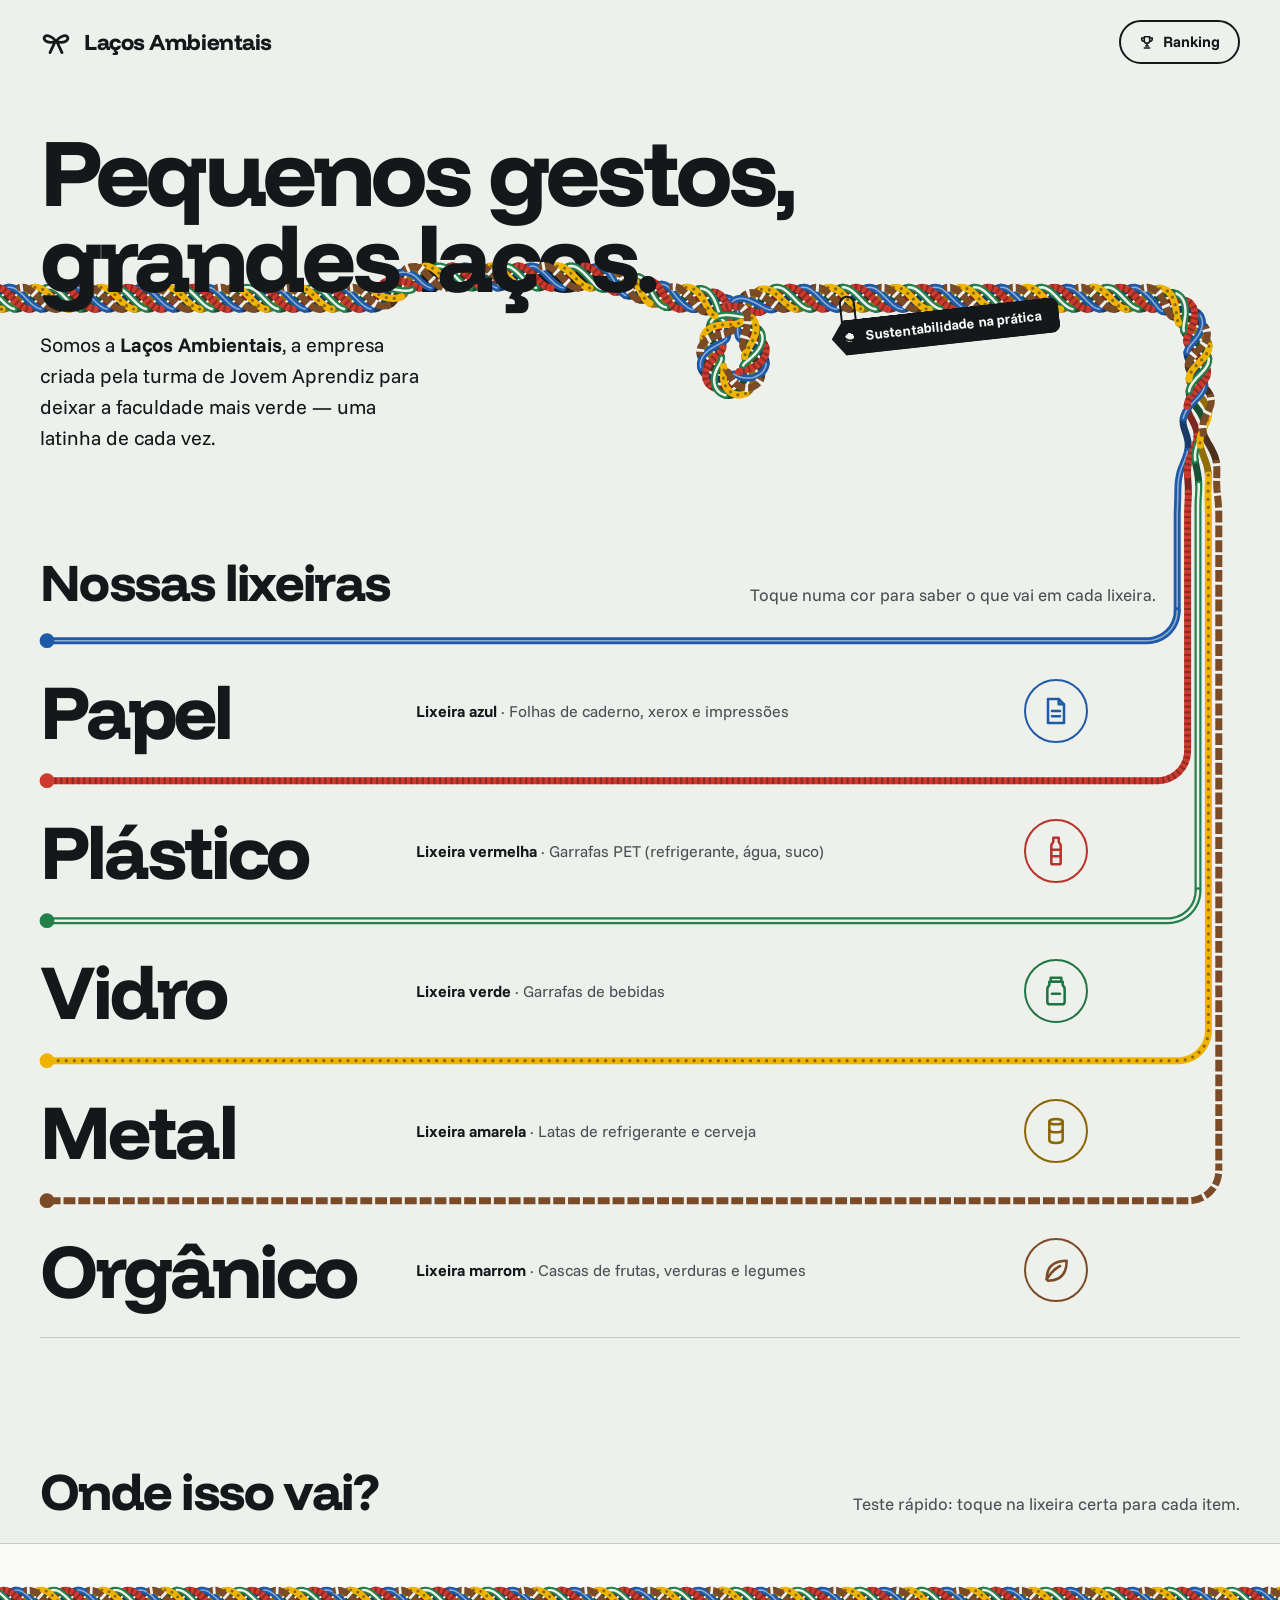
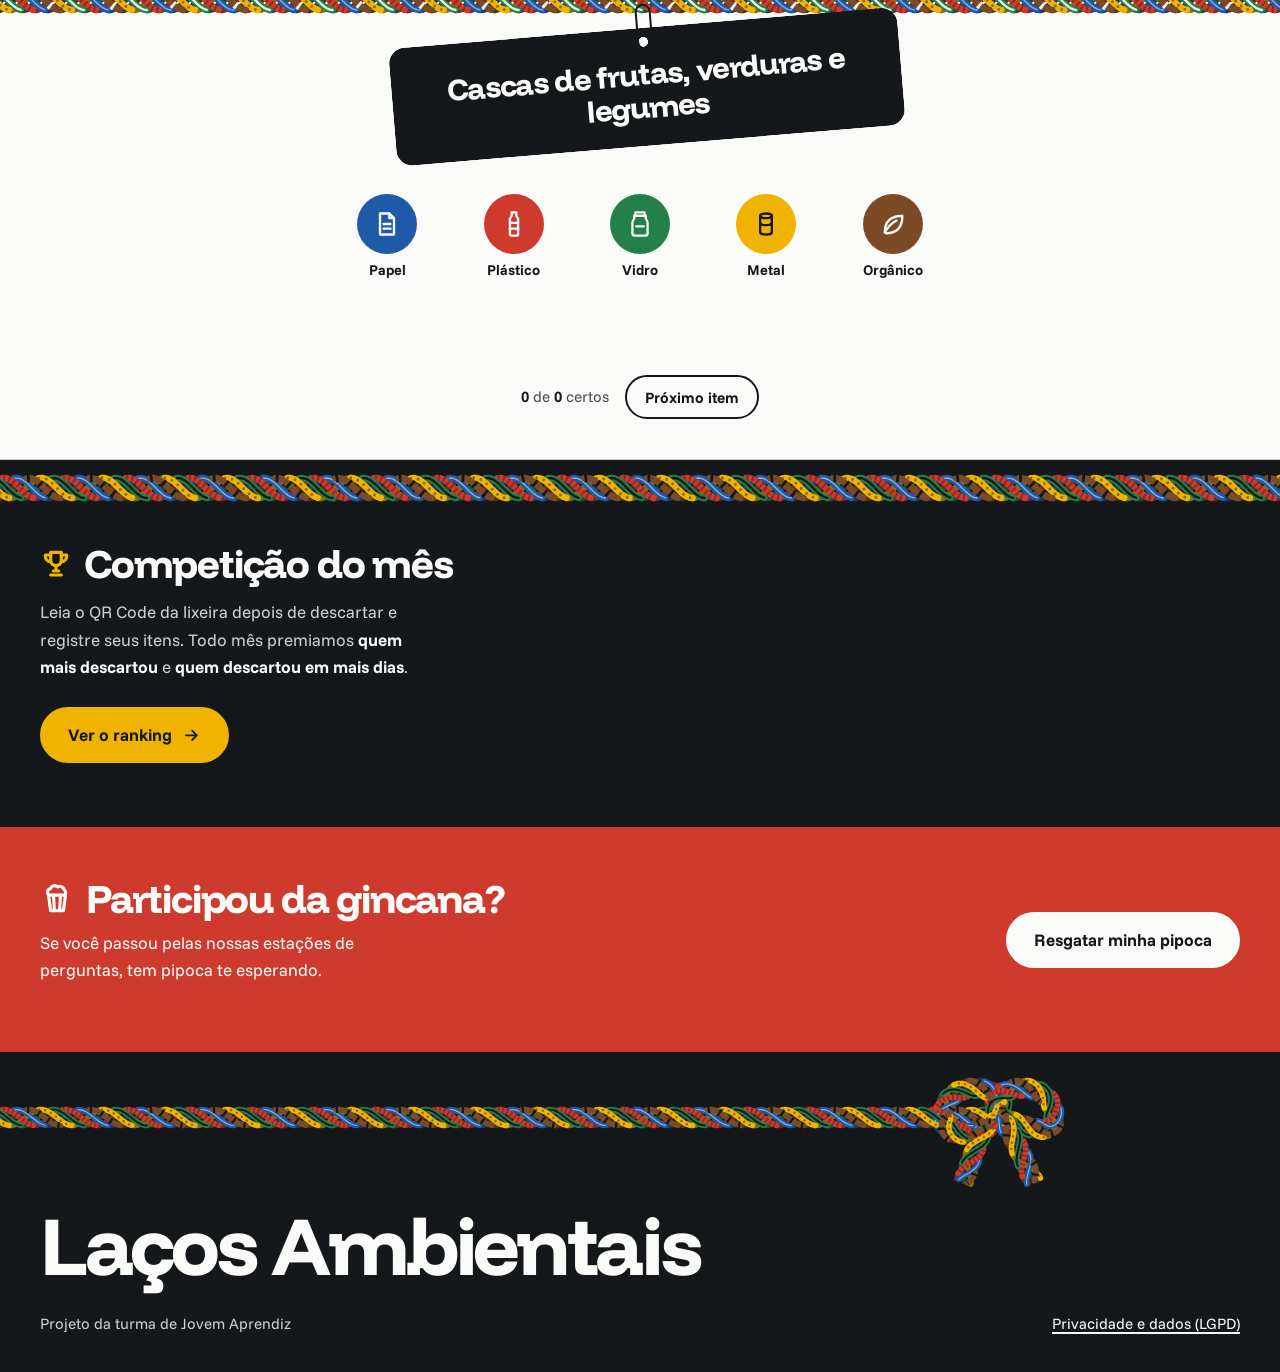
==== commit 3c60e466: "arrumando parte da gestao e adicionando icone na aba" ====
--- a/index.html
+++ b/index.html
@@ -10,6 +10,9 @@
     />
     <meta name="theme-color" content="#eef0ec" />
     <link rel="preload" href="assets/fonts/funnel-display-latin.woff2" as="font" type="font/woff2" crossorigin />
+    <link rel="icon" href="assets/favicon.svg" type="image/svg+xml" />
+    <link rel="icon" href="assets/favicon-32.png" type="image/png" sizes="32x32" />
+    <link rel="apple-touch-icon" href="assets/icone-180.png" />
     <link rel="stylesheet" href="assets/css/style.css" />
   </head>
   <body>
--- a/assets/css/style.css
+++ b/assets/css/style.css
@@ -84,22 +84,33 @@
 /* ---------- Topo ---------- */
 .aviso-demo { background: var(--amarelo); color: var(--tinta); font-size: .9rem; font-weight: 600; text-align: center; padding: 9px 16px; }
 #topo {
-  position: relative; z-index: 10; display: flex; align-items: center; justify-content: space-between; gap: 16px;
+  --topo-fundo: var(--chao);
+  position: relative; z-index: 10; display: flex; align-items: center; justify-content: space-between; gap: 12px;
   padding: 14px var(--gutter); view-transition-name: topo;
 }
 .marca {
-  display: inline-flex; align-items: center; gap: 10px; min-height: 44px; text-decoration: none;
-  font-family: var(--display); font-weight: 800; font-size: 1.25rem; letter-spacing: -.02em; line-height: 1;
+  display: inline-flex; align-items: center; gap: 8px; min-height: 44px; text-decoration: none;
+  font-family: var(--display); font-weight: 800; font-size: clamp(1.05rem, 4.6vw, 1.25rem); letter-spacing: -.02em; line-height: 1;
+  white-space: nowrap;
 }
 .marca .ic { width: 32px; height: 32px; stroke-width: 2.1; }
+/* fora do início: a casinha num botão de contorno (o mesmo traço da pílula do ranking) e o aviso embaixo do nome */
+.marca-casa {
+  display: grid; place-items: center; flex: none; width: 36px; height: 36px; border: 2px solid currentColor; border-radius: 50%;
+  transition: background-color .25s var(--ease), transform .2s var(--ease);
+}
+.marca .marca-casa .ic { width: 20px; height: 20px; stroke-width: 2.2; transition: color .25s var(--ease); }
+.marca-nome { display: grid; gap: 4px; }
+.marca-nome small { font-family: var(--texto); font-weight: 700; font-size: .75rem; line-height: 1.1; letter-spacing: .01em; }
+.para-inicio:active .marca-casa { transform: scale(.92); }
 .topo-link {
-  display: inline-flex; align-items: center; gap: 8px; min-height: 44px; padding: 8px 18px;
+  display: inline-flex; align-items: center; gap: 8px; min-height: 44px; padding: 8px 14px; white-space: nowrap;
   border: 2px solid currentColor; border-radius: 999px; text-decoration: none; font-weight: 700; font-size: .95rem;
   transition: background-color .25s var(--ease), color .25s var(--ease);
 }
 .topo-link .ic { width: 1.05em; height: 1.05em; stroke-width: 2.3; }
 .topo-link[aria-current=page] { background: var(--tinta); color: var(--folha); border-color: var(--tinta); }
-.pagina-cor #topo { background: var(--cor); color: var(--sobre-cor); --foco: var(--sobre-cor); }
+.pagina-cor #topo { background: var(--cor); color: var(--sobre-cor); --foco: var(--sobre-cor); --topo-fundo: var(--cor); }
 
 /* ---------- Rodapé: o cordão amarra e termina ---------- */
 #rodape {
@@ -171,7 +182,7 @@
 
 /* ---------- Formulário ---------- */
 label { display: block; font-weight: 700; font-size: .95rem; margin: 20px 0 8px; }
-input[type=text], input[type=tel], select {
+input[type=text], input[type=tel], input[type=search], input[type=password], select {
   width: 100%; min-height: 56px; padding: 14px 16px; appearance: none; -webkit-appearance: none;
   border: 2px solid var(--linha); border-radius: 14px; background-color: #fff; color: var(--tinta);
   font: 500 1.0625rem/1.3 var(--texto); transition: border-color .2s, outline-color .2s;
@@ -513,6 +524,118 @@
 .voucher .ajuda { margin-top: 16px; }
 .depois { text-align: center; margin: 28px auto 0; max-width: 46ch; }
 
+/* Quem já resgatou: lista do banco, com busca e ordem */
+.resgates { padding-top: 64px; padding-bottom: 56px; }
+.resgates-cab { display: flex; flex-wrap: wrap; align-items: baseline; justify-content: space-between; gap: 4px 16px; margin-bottom: 18px; }
+.resgates-cab h2 { margin: 0; }
+.resgates-total { margin: 0; font-weight: 600; color: var(--tinta-2); }
+.resgates-total strong { font-family: var(--display); font-weight: 800; font-size: 1.5rem; color: var(--vermelho); font-variant-numeric: tabular-nums; }
+.busca { position: relative; margin-bottom: 12px; }
+.busca .ic { position: absolute; left: 16px; top: 50%; width: 22px; height: 22px; margin-top: -11px; stroke-width: 2.3; color: var(--tinta-2); pointer-events: none; }
+.busca input { padding-left: 50px; }
+.busca input::-webkit-search-cancel-button { cursor: pointer; }
+.abas-ordem { grid-template-columns: repeat(3, minmax(0, 1fr)); margin-bottom: 8px; }
+.abas-ordem::before { width: calc((100% - 8px) / 3); }
+.abas-ordem:has(button:nth-child(2)[aria-pressed=true])::before { transform: translateX(100%); }
+.abas-ordem:has(button:nth-child(3)[aria-pressed=true])::before { transform: translateX(200%); }
+.abas-ordem button { min-height: 46px; font-size: .95rem; }
+.abas-ordem button[aria-pressed=true] { color: var(--folha); }
+.grupo h3 {
+  position: sticky; top: 0; z-index: 1; margin: 0; padding: 22px 0 6px; background: var(--chao);
+  font-family: var(--display); font-weight: 800; font-size: 1.6rem; line-height: 1; letter-spacing: -.02em; color: var(--vermelho);
+  border-bottom: 2px solid var(--tinta);
+}
+.grupo ol { list-style: none; margin: 0; padding: 0; }
+.grupo li {
+  display: flex; align-items: baseline; justify-content: space-between; gap: 16px; padding: 13px 0 12px; border-bottom: 1px solid var(--linha);
+  animation: entra-linha .5s var(--ease) calc(var(--i, 0) * 28ms) backwards;
+}
+@keyframes entra-linha { from { opacity: 0; transform: translateY(8px); } }
+.grupo .quem { font-weight: 700; font-size: 1.0625rem; overflow-wrap: anywhere; }
+.grupo .quem mark { background: color-mix(in srgb, var(--amarelo) 55%, transparent); color: inherit; border-radius: 3px; padding: 0 1px; }
+.grupo .quem em { margin-left: 6px; padding: 2px 9px; border-radius: 999px; background: var(--tinta); color: var(--folha); font-style: normal; font-size: .75rem; font-weight: 700; vertical-align: 2px; }
+.grupo .quando { flex: none; font-size: .9rem; font-weight: 600; color: var(--tinta-2); font-variant-numeric: tabular-nums; }
+.grupo li.voce { margin-inline: -12px; padding-inline: 12px; border-radius: 10px; background: color-mix(in srgb, var(--vermelho) 9%, var(--chao)); }
+.resgates-carregando, .resgates-vazio { margin: 22px 0 0; color: var(--tinta-2); font-weight: 500; }
+.resgates-vazio b { color: var(--tinta); }
+.resgates-vazio .ponta { position: relative; display: block; width: 40px; height: 5px; margin: 6px 0 20px; border-radius: 3px; background: var(--vermelho); }
+.resgates-vazio .ponta::after { content: ""; position: absolute; right: -5px; top: 50%; width: 12px; height: 12px; margin-top: -6px; border-radius: 50%; background: var(--vermelho); }
+.resgates-vazio .limpar {
+  display: flex; align-items: center; min-height: 44px; margin-top: 12px; padding: 0 18px; border: 2px solid var(--tinta); border-radius: 999px;
+  background: transparent; color: var(--tinta); font: 700 .95rem var(--texto); cursor: pointer;
+}
+#rMais { margin-top: 22px; }
+
+/* =====================================================================
+   ENTREGAS (área da equipe): cada pipoca entregue vira um nó apertado
+   ===================================================================== */
+.sr { position: absolute; width: 1px; height: 1px; margin: -1px; padding: 0; overflow: hidden; clip-path: inset(50%); white-space: nowrap; border: 0; }
+.faixa-larga { padding-top: 36px; padding-bottom: 56px; }
+.portao { max-width: 460px; }
+.portao h2 { margin-bottom: .35em; }
+.portao .botao { margin-top: 24px; }
+.conectado { display: flex; flex-wrap: wrap; align-items: center; justify-content: space-between; gap: 10px 16px; margin-bottom: 20px; }
+.conectado p { margin: 0; font-weight: 600; color: var(--tinta-2); }
+.conectado p b { color: var(--tinta); }
+.conectado button, .entregas-pe button, .linha-entrega .desfazer {
+  display: inline-flex; align-items: center; gap: 8px; min-height: 44px; padding: 0 18px; border: 2px solid var(--tinta); border-radius: 999px;
+  background: transparent; color: var(--tinta); font: 700 .95rem var(--texto); cursor: pointer; transition: background-color .2s, color .2s;
+}
+.conectado button .ic, .entregas-pe button .ic { width: 1.1em; height: 1.1em; stroke-width: 2.3; }
+.entregas-filtro { margin-bottom: 4px; }
+.tabela-entregas { width: 100%; border-collapse: collapse; margin-top: 8px; }
+.tabela-entregas thead { display: none; }
+.tabela-entregas tr.linha-entrega {
+  display: grid; grid-template-columns: auto minmax(0, 1fr) auto; grid-template-areas: "nome nome acao" "cod quando acao";
+  align-items: center; column-gap: 12px; row-gap: 3px; padding: 14px 0 13px; border-bottom: 1px solid var(--linha);
+}
+.tabela-entregas td { padding: 0; }
+.td-nome { grid-area: nome; font-weight: 700; font-size: 1.0625rem; overflow-wrap: anywhere; }
+.td-nome mark, .td-codigo mark { background: color-mix(in srgb, var(--amarelo) 55%, transparent); color: inherit; border-radius: 3px; }
+.td-codigo { grid-area: cod; font-family: var(--display); font-weight: 800; font-size: .95rem; letter-spacing: .02em; font-variant-numeric: tabular-nums; }
+.td-quando { grid-area: quando; font-size: .9rem; color: var(--tinta-2); font-variant-numeric: tabular-nums; }
+.td-acao { grid-area: acao; justify-self: end; text-align: right; }
+.td-nota { display: block; margin-top: 4px; font-size: .85rem; font-weight: 600; color: #8e1f16; }
+.td-nota:empty { display: none; }
+.linha-entrega .entregar {
+  display: inline-flex; align-items: center; justify-content: center; min-height: 48px; min-width: 112px; padding: 0 20px; border: 0; border-radius: 999px;
+  background: var(--tinta); color: var(--folha); font: 700 1rem var(--texto); cursor: pointer; transition: transform .15s var(--ease), opacity .2s;
+}
+.linha-entrega .entregar:active { transform: scale(.96); }
+.linha-entrega .entregar[disabled] { opacity: .6; cursor: progress; }
+.entregue { display: grid; justify-items: end; gap: 2px; }
+.entregue-selo { display: inline-flex; align-items: center; gap: 6px; font-weight: 800; font-family: var(--display); font-size: 1.05rem; letter-spacing: -.01em; color: var(--verde); }
+.entregue-selo svg { width: 26px; height: 26px; overflow: visible; }
+.entregue-selo .contorno { fill: none; stroke: var(--tinta); stroke-width: 4.6; stroke-linejoin: round; }
+.entregue-selo .corpo { fill: none; stroke: var(--verde); stroke-width: 2.6; stroke-linejoin: round; }
+.linha-entrega.agora .entregue-selo svg { animation: aperta .5s var(--ease); }
+.entregue small { font-size: .82rem; font-weight: 600; color: var(--tinta-2); }
+.linha-entrega .desfazer { min-height: 36px; padding: 0 12px; margin-top: 4px; border-width: 1.5px; font-size: .82rem; }
+.linha-entrega .desfazer.confirma { background: #8e1f16; border-color: #8e1f16; color: #fff; }
+.linha-entrega.saindo { animation: sai .45s var(--ease) .9s forwards; }
+@keyframes sai { to { opacity: 0; transform: translateX(24px); } }
+.entregas-vazio { margin: 24px 0 0; color: var(--tinta-2); font-weight: 500; }
+.entregas-vazio b { color: var(--tinta); }
+.entregas-pe { display: flex; flex-wrap: wrap; align-items: center; justify-content: space-between; gap: 12px 16px; margin-top: 26px; font-size: .9rem; color: var(--tinta-2); }
+.entregas-aviso { position: fixed; z-index: 20; left: 50%; bottom: 20px; max-width: calc(100% - 32px); padding: 14px 20px; border-radius: 14px; background: var(--tinta); color: var(--folha); font-weight: 600; transform: translate(-50%, 140%); visibility: hidden; transition: transform .4s var(--ease), visibility 0s linear .4s; }
+.entregas-aviso.ve { transform: translate(-50%, 0); visibility: visible; transition: transform .4s var(--ease), visibility 0s; }
+.entregas-aviso.ruim { background: #8e1f16; }
+@media (hover: hover) {
+  .conectado button:hover, .entregas-pe button:hover, .linha-entrega .desfazer:hover { background: var(--tinta); color: var(--folha); }
+  .linha-entrega .entregar:hover { background: color-mix(in srgb, var(--tinta) 84%, #000); }
+}
+@media (min-width: 760px) {
+  .faixa-larga { padding-inline: max(20px, calc((100% - 960px) / 2)); padding-top: 48px; }
+  .tabela-entregas thead { display: table-header-group; }
+  .tabela-entregas th { padding: 0 16px 10px 0; text-align: left; font-size: .8rem; font-weight: 700; color: var(--tinta-2); border-bottom: 2px solid var(--tinta); }
+  .tabela-entregas th:last-child { text-align: right; padding-right: 0; }
+  .tabela-entregas tr.linha-entrega { display: table-row; padding: 0; }
+  .tabela-entregas tr.linha-entrega td { padding: 14px 16px 14px 0; border-bottom: 1px solid var(--linha); vertical-align: middle; }
+  .tabela-entregas tr.linha-entrega td:last-child { padding-right: 0; }
+  .td-codigo { font-size: 1rem; }
+  .td-quando { font-size: .95rem; }
+}
+
 /* =====================================================================
    PRIVACIDADE
    ===================================================================== */
@@ -543,6 +666,8 @@
 @media (hover: hover) {
   .topo-link:hover { background: var(--tinta); color: var(--folha); border-color: var(--tinta); }
   .pagina-cor .topo-link:hover { background: var(--sobre-cor); color: var(--cor); border-color: var(--sobre-cor); }
+  .para-inicio:hover .marca-casa { background: currentColor; }
+  .para-inicio:hover .marca-casa .ic { color: var(--topo-fundo); }
   .botao:hover { background: color-mix(in srgb, var(--b) 84%, #000); border-color: color-mix(in srgb, var(--b) 84%, #000); }
   .botao.claro:hover { background: #fff; border-color: #fff; }
   .botao.secundario:hover { background: var(--tinta); color: var(--folha); }
@@ -563,8 +688,12 @@
   .cartao { padding: 36px 34px 34px; }
   .painel-tinta { padding: 40px 38px; }
 
-  #topo { padding-block: 20px; }
-  .marca { font-size: 1.4rem; }
+  #topo { padding-block: 20px; gap: 16px; }
+  .marca { font-size: 1.4rem; gap: 12px; }
+  .marca-casa { width: 42px; height: 42px; }
+  .marca .marca-casa .ic { width: 22px; height: 22px; }
+  .marca-nome small { font-size: .8rem; }
+  .topo-link { padding-inline: 18px; }
 
   .abertura { padding-top: 44px; }
   .abertura h1 { font-size: clamp(4.5rem, 7.4vw, 6rem); max-width: 10ch; }
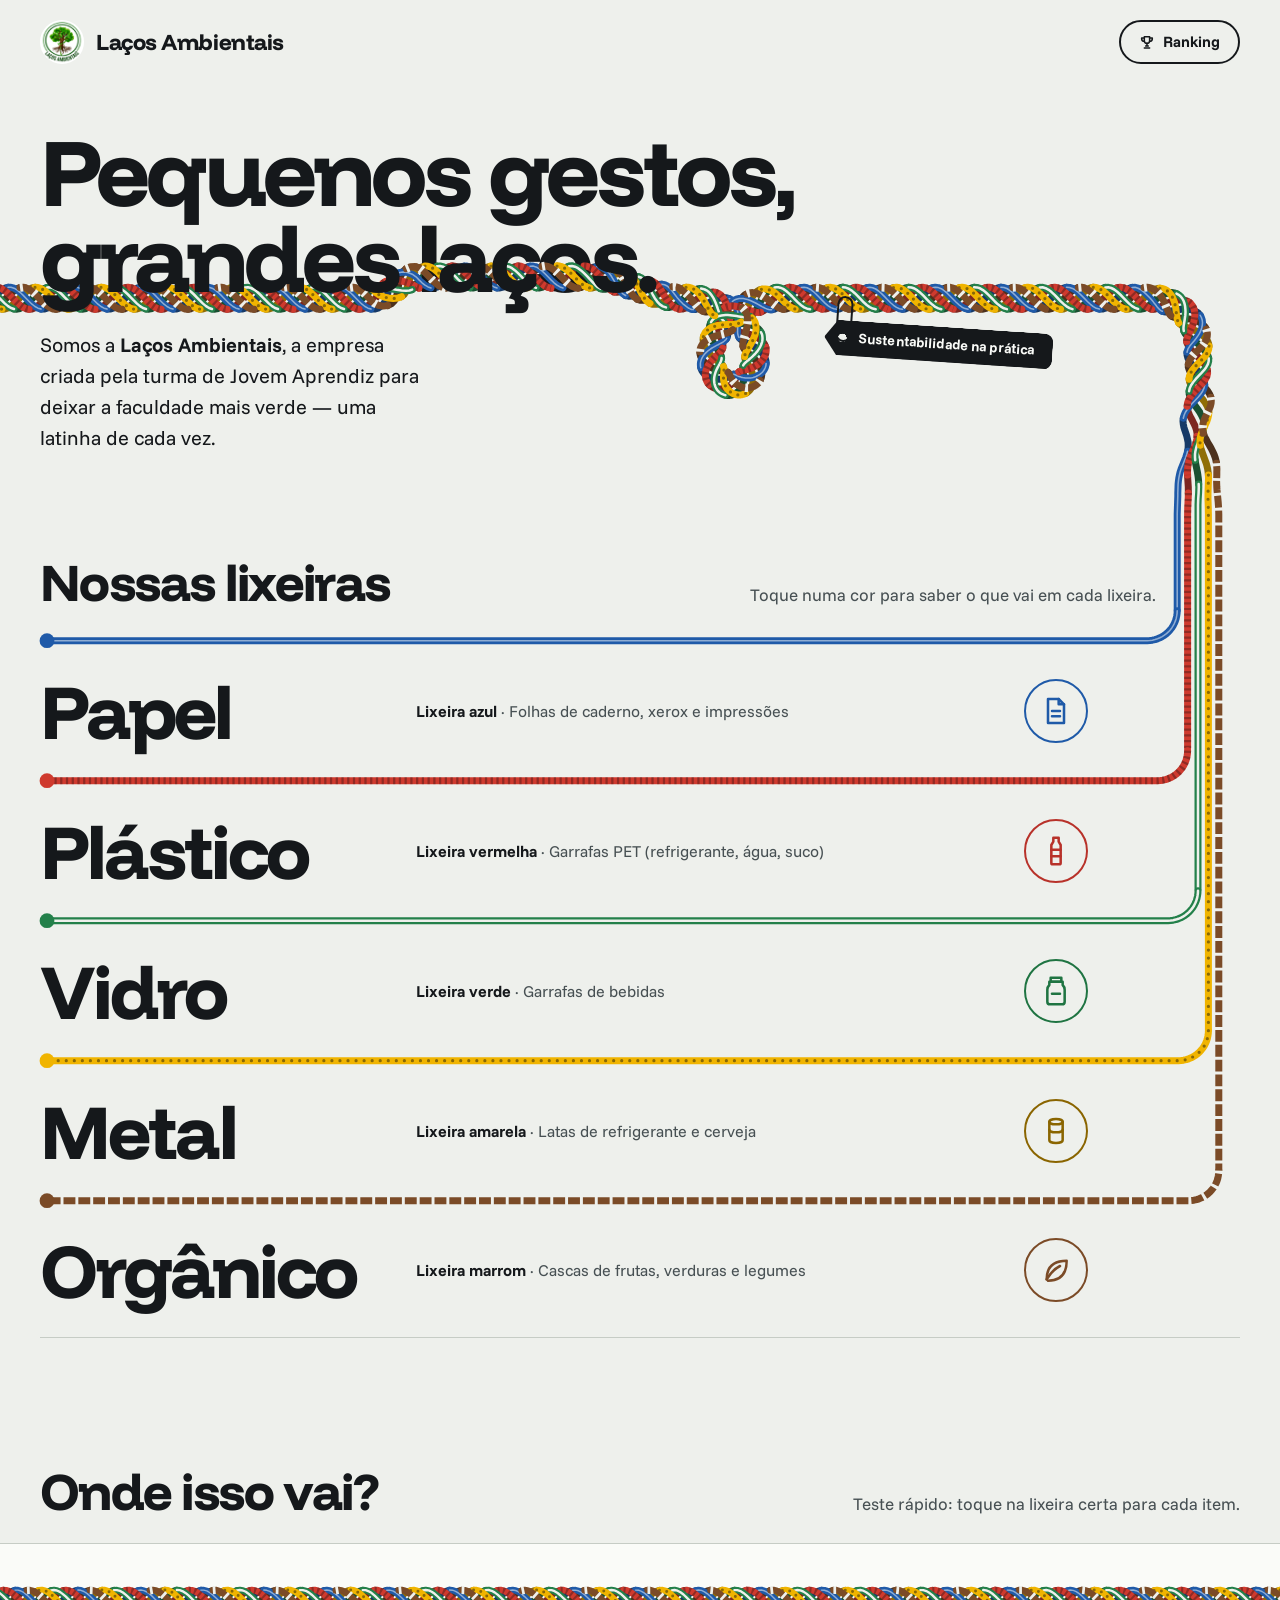
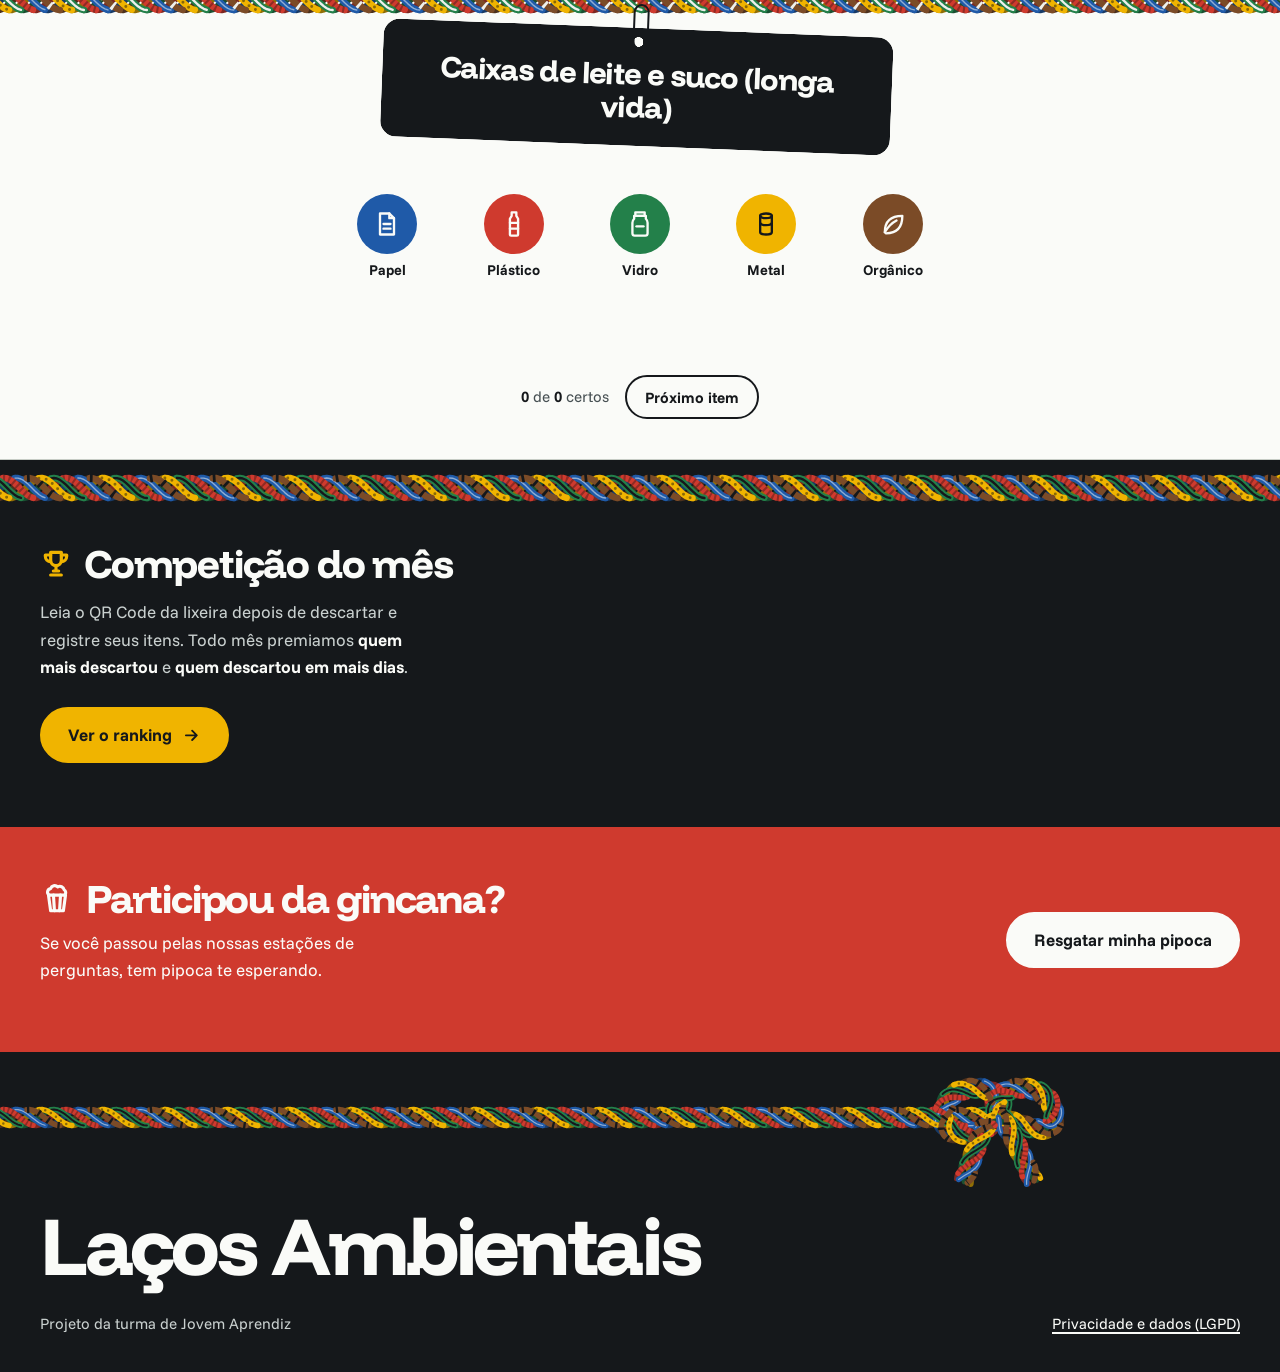
==== commit c3eedfb9: "mexendo em alguns pontos" ====
--- a/index.html
+++ b/index.html
@@ -10,8 +10,8 @@
     />
     <meta name="theme-color" content="#eef0ec" />
     <link rel="preload" href="assets/fonts/funnel-display-latin.woff2" as="font" type="font/woff2" crossorigin />
-    <link rel="icon" href="assets/favicon.svg" type="image/svg+xml" />
     <link rel="icon" href="assets/favicon-32.png" type="image/png" sizes="32x32" />
+  <link rel="icon" href="assets/favicon-192.png" type="image/png" sizes="192x192" />
     <link rel="apple-touch-icon" href="assets/icone-180.png" />
     <link rel="stylesheet" href="assets/css/style.css" />
   </head>
--- a/assets/css/style.css
+++ b/assets/css/style.css
@@ -94,6 +94,8 @@
   white-space: nowrap;
 }
 .marca .ic { width: 32px; height: 32px; stroke-width: 2.1; }
+/* a logo oficial tem fundo transparente e traço verde-escuro: vai sobre um disco branco para ler em qualquer cor de topo */
+.marca-logo { flex: none; width: 44px; height: 44px; border-radius: 50%; background: #fff; }
 /* fora do início: a casinha num botão de contorno (o mesmo traço da pílula do ranking) e o aviso embaixo do nome */
 .marca-casa {
   display: grid; place-items: center; flex: none; width: 36px; height: 36px; border: 2px solid currentColor; border-radius: 50%;
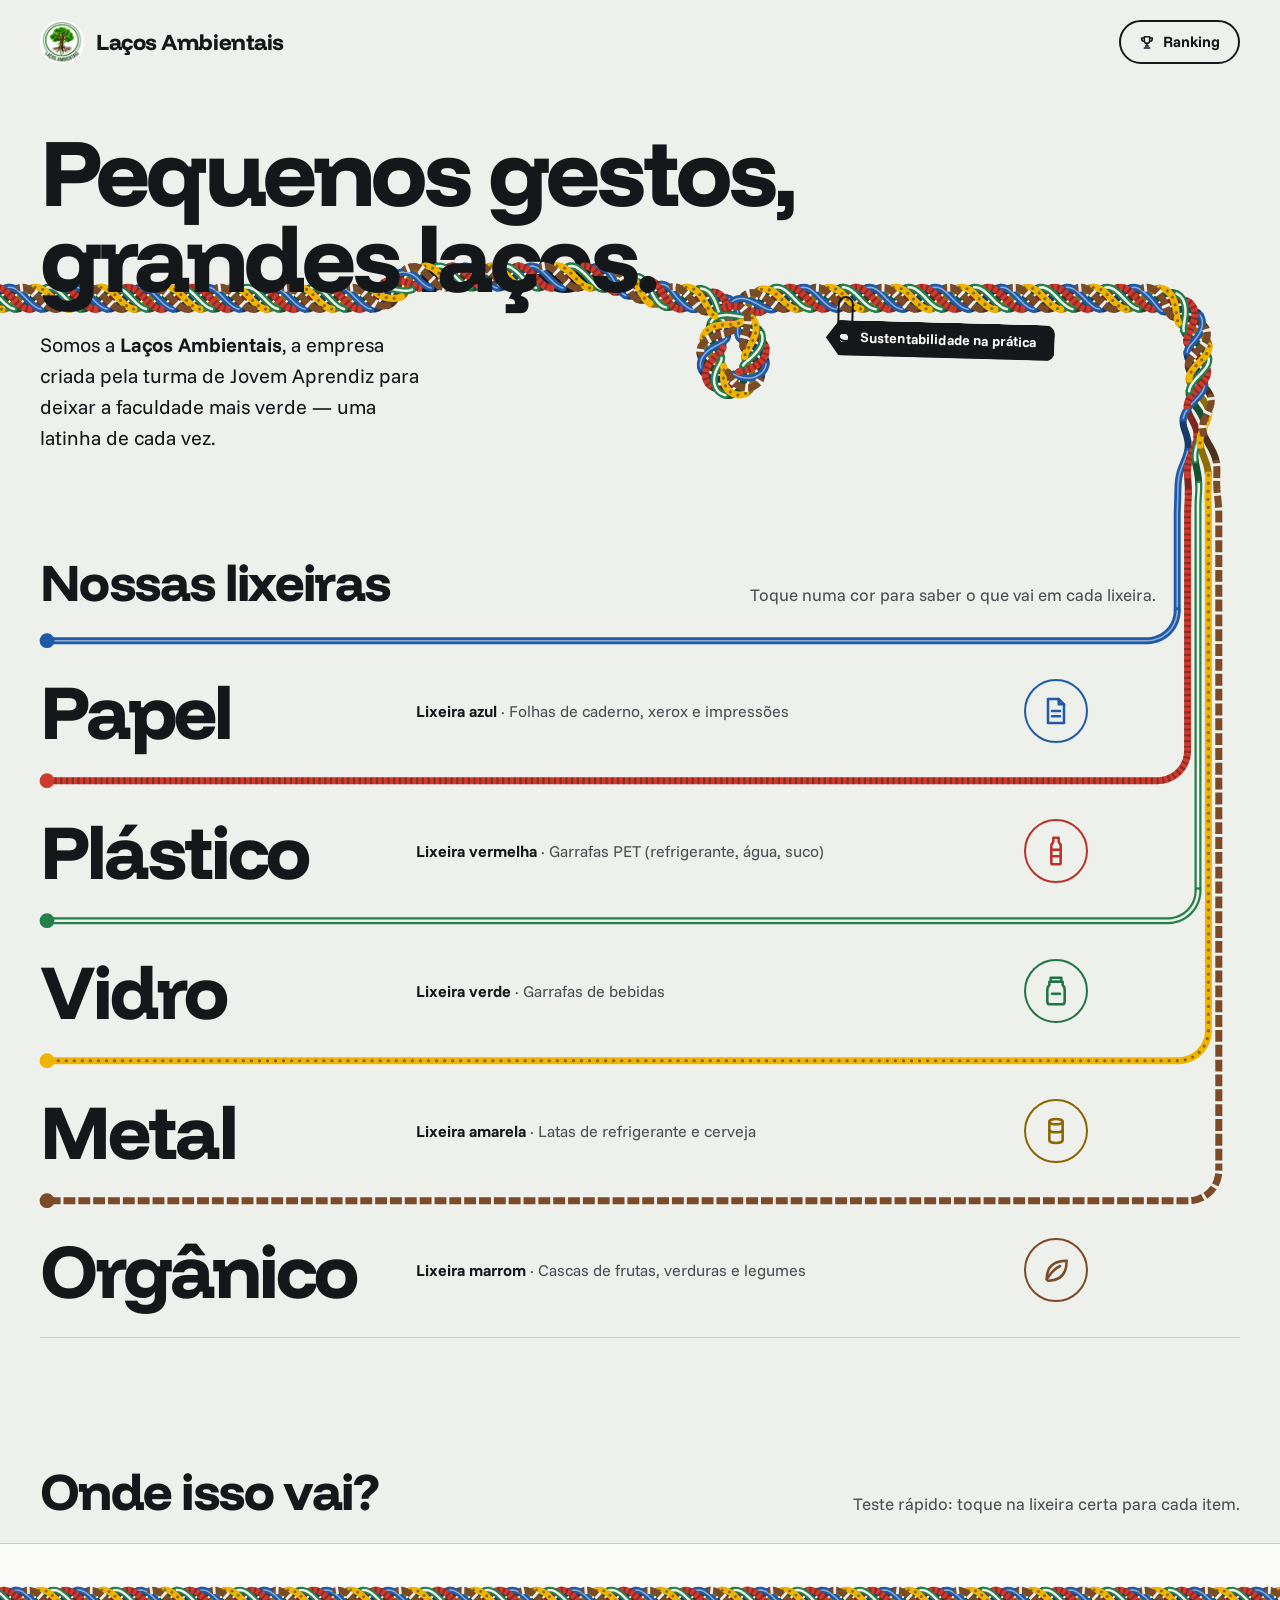
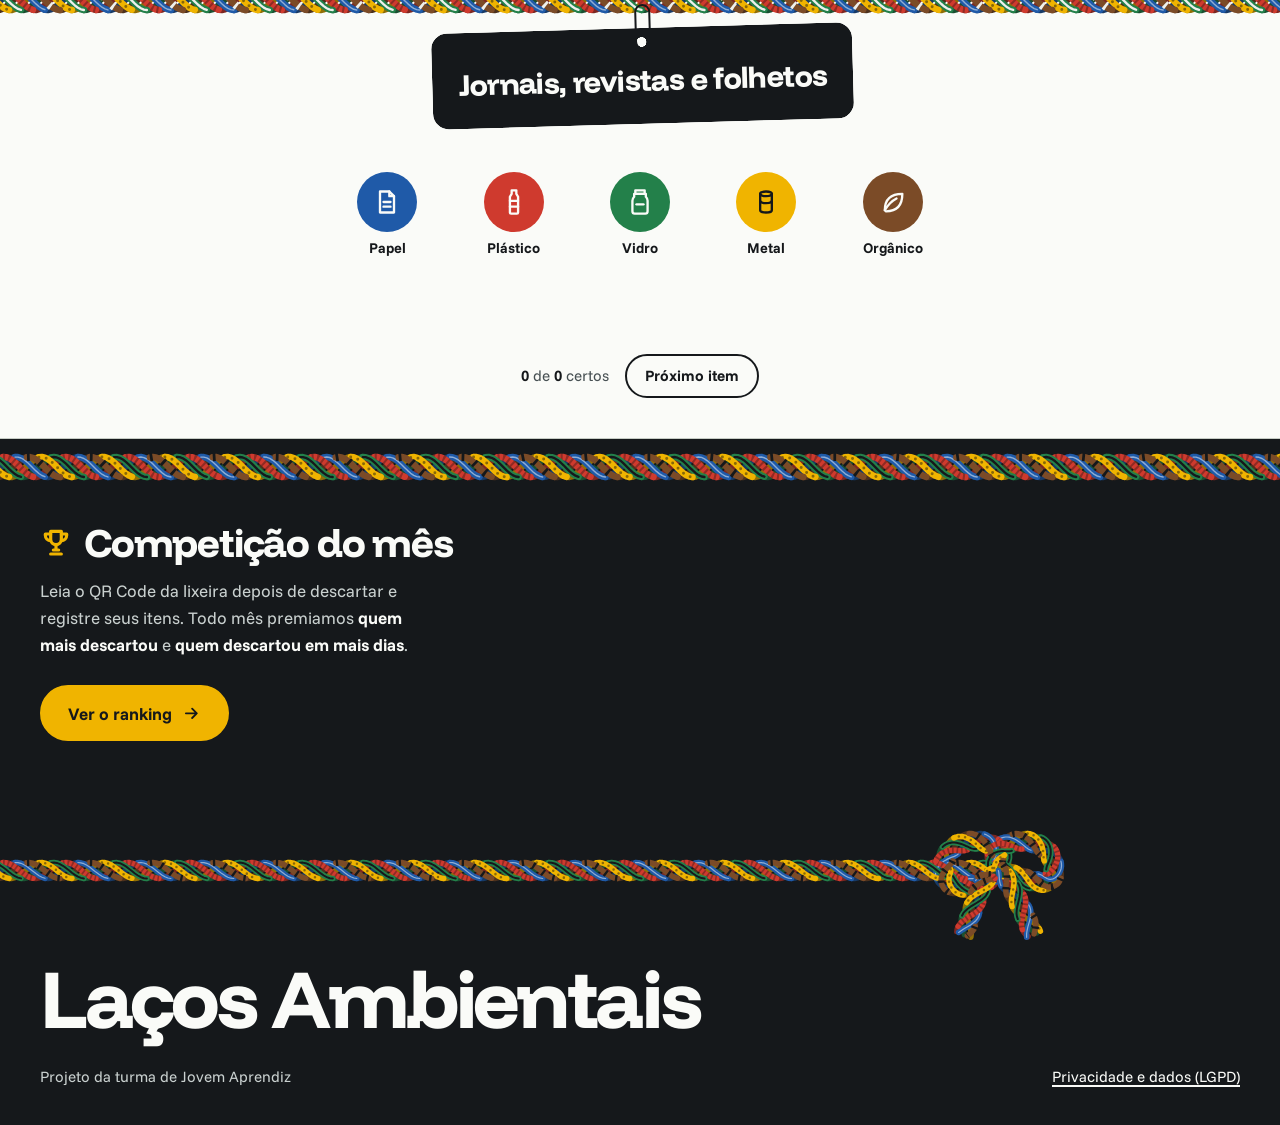
==== commit 9f1d1446: "arrumando banco de dados" ====
--- a/index.html
+++ b/index.html
@@ -73,17 +73,6 @@
             <h3 id="topo3Titulo">Agora no ranking</h3>
             <ol id="topo3Lista"></ol>
           </div>
-        </div>
-
-        <div class="gincana">
-          <div>
-            <h2 data-ic="pipoca">Participou da gincana?</h2>
-            <p>
-              Se você passou pelas nossas estações de perguntas, tem pipoca te
-              esperando.
-            </p>
-          </div>
-          <a class="botao claro" href="pipoca.html">Resgatar minha pipoca</a>
         </div>
       </section>
     </main>
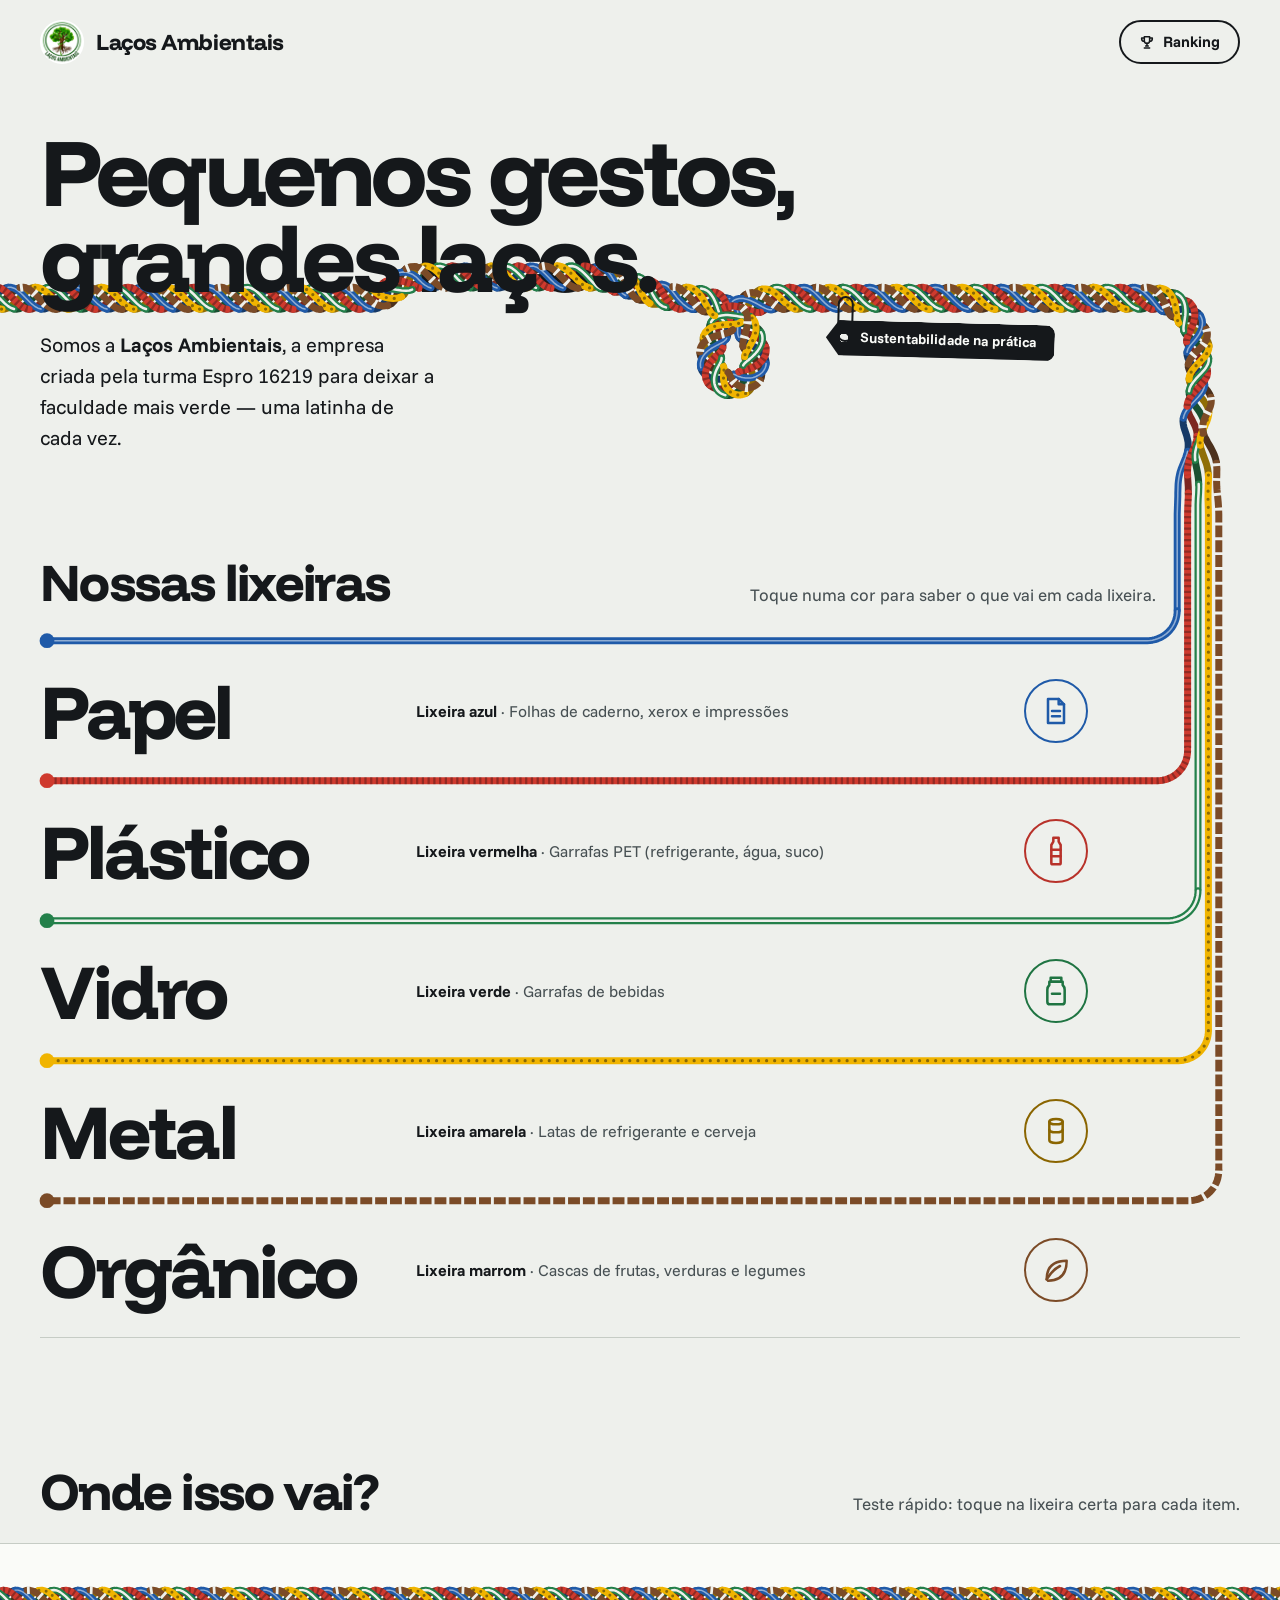
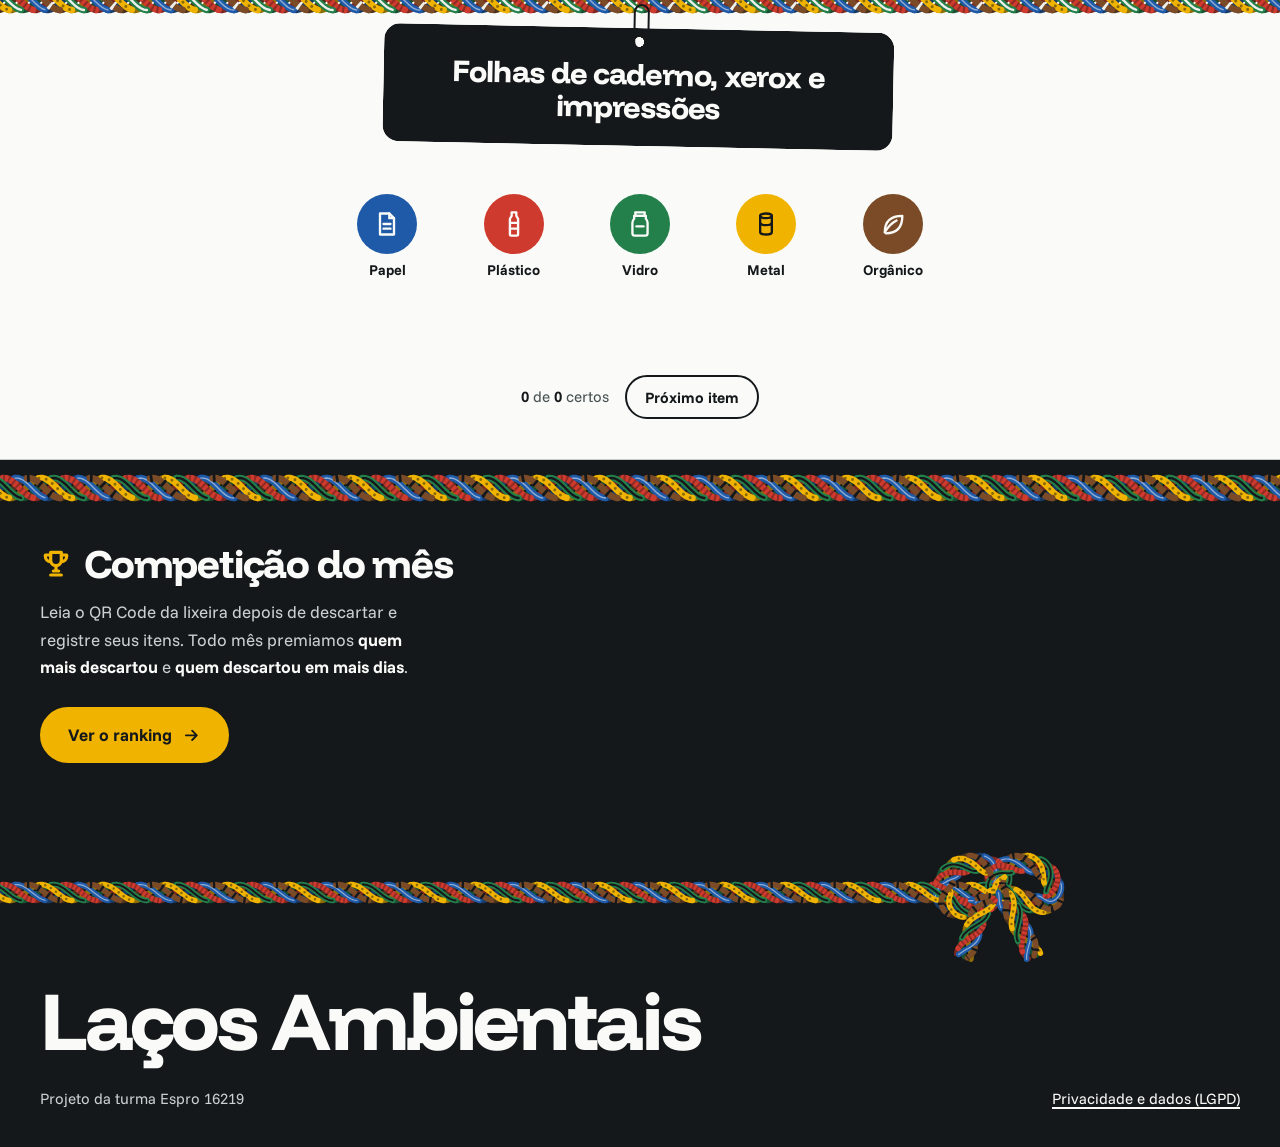
==== commit 9323c414: "arrumando nome da turma" ====
--- a/index.html
+++ b/index.html
@@ -24,8 +24,7 @@
           <h1>Pequenos gestos, grandes <span class="no">laços.<i class="base" aria-hidden="true"></i></span></h1>
           <div class="recado">
             <p>
-              Somos a <b>Laços Ambientais</b>, a empresa criada pela turma de Jovem
-              Aprendiz para deixar a faculdade mais verde — uma latinha de cada vez.
+              Somos a <b>Laços Ambientais</b>, a empresa criada pela turma Espro 16219 para deixar a faculdade mais verde — uma latinha de cada vez.
             </p>
             <span class="etiqueta" data-balanca="entra"><span>Sustentabilidade na prática</span></span>
           </div>
